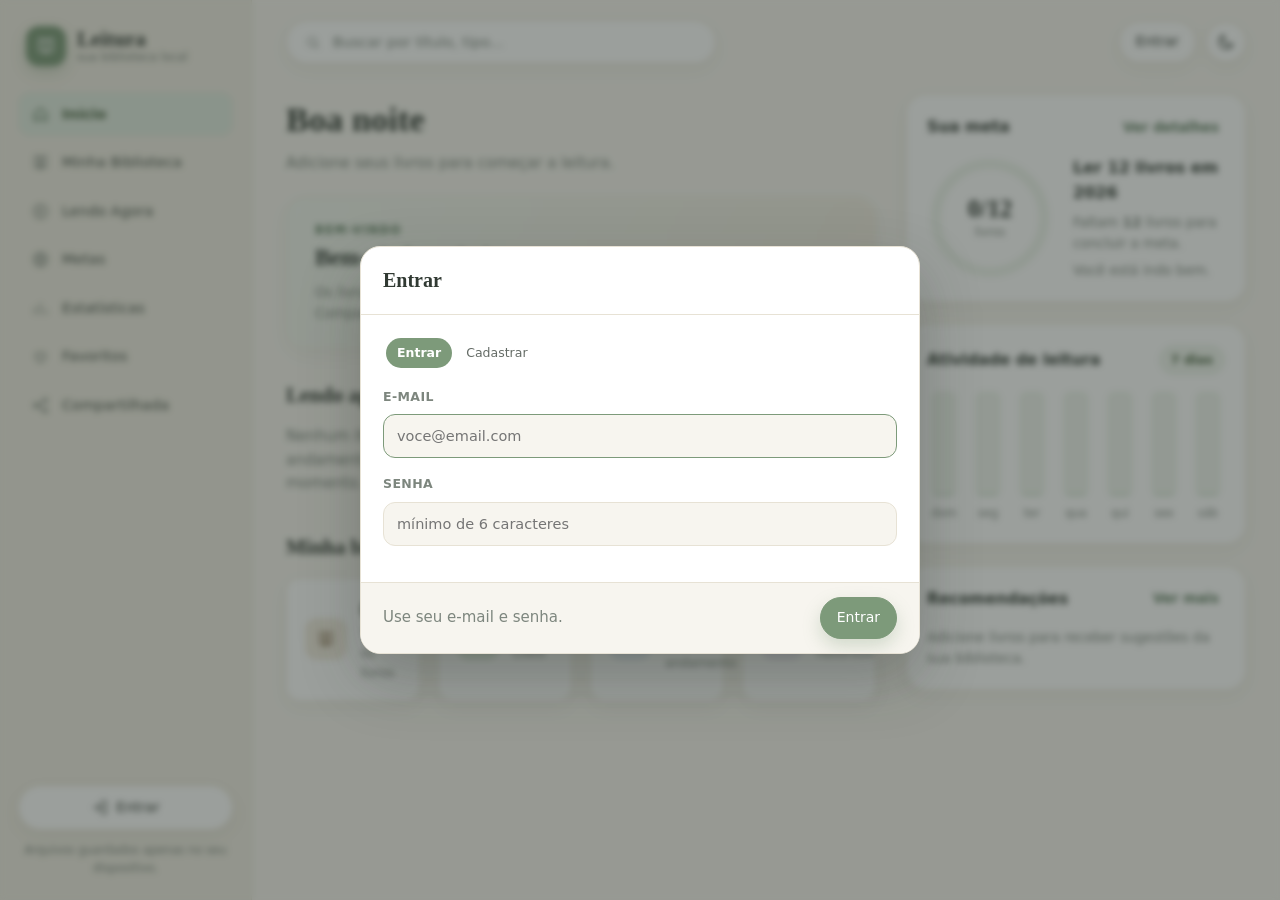
==== app.html @ 834c1981 "Corrige adicao de livros locais, mostra porcentagem do envio e usa capas reais na apresentacao" ====
<!DOCTYPE html>
<html lang="pt-BR">
<head>
<meta charset="UTF-8">
<meta name="viewport" content="width=device-width, initial-scale=1.0">
<title>Leitura — sua biblioteca</title>
<link rel="icon" href="data:image/svg+xml,%3Csvg xmlns='http://www.w3.org/2000/svg' viewBox='0 0 100 100'%3E%3Crect width='100' height='100' rx='24' fill='%237d9a7a'/%3E%3Cpath d='M28 32h18a6 6 0 016 6v32a6 6 0 00-6-6H28zM72 32H54a6 6 0 00-6 6v32a6 6 0 016-6h18z' fill='none' stroke='white' stroke-width='5' stroke-linejoin='round'/%3E%3C/svg%3E">
<link rel="manifest" href="manifest.json">
<link rel="apple-touch-icon" href="icon-192.png">
<meta name="theme-color" content="#7d9a7a">
<meta name="description" content="Biblioteca e leitor local: PDF, EPUB, mangás, artigos e audiolivros, tudo offline no seu dispositivo.">
<link rel="stylesheet" href="css/styles.css">
</head>
<body>

<!-- ================= SIDEBAR ================= -->
<aside class="sidebar">
  <div class="brand">
    <span class="brand-mark">
      <svg viewBox="0 0 24 24" fill="none" stroke="currentColor" stroke-width="1.7" stroke-linecap="round" stroke-linejoin="round">
        <path d="M12 6.5C10.5 5 8.5 4.5 5 4.5v13c3.5 0 5.5.5 7 2 1.5-1.5 3.5-2 7-2v-13c-3.5 0-5.5.5-7 2z"/><path d="M12 6.5v13"/>
      </svg>
    </span>
    <span class="brand-text">
      <strong>Leitura</strong>
      <small>sua biblioteca local</small>
    </span>
  </div>

  <nav class="nav" id="nav">
    <button class="nav-item active" data-view="home">
      <svg viewBox="0 0 24 24"><path d="M4 10.5 12 4l8 6.5V19a1 1 0 0 1-1 1h-4v-5h-6v5H5a1 1 0 0 1-1-1z"/></svg>
      <span>Início</span>
    </button>
    <button class="nav-item" data-view="biblioteca">
      <svg viewBox="0 0 24 24"><path d="M5 4h4a2 2 0 0 1 2 2v14a2 2 0 0 0-2-2H5zM19 4h-4a2 2 0 0 0-2 2v14a2 2 0 0 1 2-2h4z"/></svg>
      <span>Minha Biblioteca</span>
    </button>
    <button class="nav-item" data-view="adicionar">
      <svg viewBox="0 0 24 24"><path d="M12 6v12M6 12h12"/></svg>
      <span>Adicionar</span>
    </button>
    <button class="nav-item" data-view="lendo">
      <svg viewBox="0 0 24 24"><circle cx="12" cy="12" r="8.5"/><path d="M10.2 9.3v5.4l4.4-2.7z"/></svg>
      <span>Lendo Agora</span>
    </button>
    <button class="nav-item" data-view="metas">
      <svg viewBox="0 0 24 24"><circle cx="12" cy="12" r="8.5"/><circle cx="12" cy="12" r="4.5"/><circle cx="12" cy="12" r="1"/></svg>
      <span>Metas</span>
    </button>
    <button class="nav-item" data-view="stats">
      <svg viewBox="0 0 24 24"><path d="M5 19V11M12 19V6M19 19v-5"/></svg>
      <span>Estatísticas</span>
    </button>
    <button class="nav-item" data-view="favoritos">
      <svg viewBox="0 0 24 24"><path d="M12 19.5s-6.4-3.9-6.4-8.3A3.6 3.6 0 0 1 12 8.9a3.6 3.6 0 0 1 6.4 2.3c0 4.4-6.4 8.3-6.4 8.3z"/></svg>
      <span>Favoritos</span>
    </button>
    <button class="nav-item" data-view="compartilhada">
      <svg viewBox="0 0 24 24"><circle cx="18" cy="5.5" r="2.5"/><circle cx="6" cy="12" r="2.5"/><circle cx="18" cy="18.5" r="2.5"/><path d="m8.3 10.8 7.4-4.1M8.3 13.2l7.4 4.1"/></svg>
      <span>Compartilhada</span>
    </button>
  </nav>

  <div class="sidebar-foot">
    <button class="btn btn-primary btn-block" id="btnAddSide">
      <svg viewBox="0 0 24 24" class="i"><path d="M12 6v12M6 12h12"/></svg>
      Adicionar livros
    </button>
    <button class="btn btn-block" id="btnEntrar">
      <svg viewBox="0 0 24 24" class="i"><path d="M15 3h4a2 2 0 0 1 2 2v14a2 2 0 0 1-2 2h-4"/><path d="m10 17 5-5-5-5M15 12H3"/></svg>
      Entrar
    </button>
    <div class="auth-user" id="authUser" hidden>
      <span class="user-ava" id="userAva"></span>
      <span class="user-meta">
        <strong id="userName"></strong>
        <small id="userRole"></small>
      </span>
    </div>
    <p class="sidebar-hint">Arquivos guardados apenas no seu dispositivo.</p>
  </div>
</aside>

<!-- ================= CONTEÚDO ================= -->
<div class="content">
  <header class="topbar">
    <div class="search">
      <svg viewBox="0 0 24 24"><circle cx="11" cy="11" r="6.5"/><path d="m16 16 4 4"/></svg>
      <input type="search" id="search" placeholder="Buscar por título, tipo..." autocomplete="off">
    </div>
    <div class="topbar-actions">
      <button class="btn" id="btnAdd">
        <svg viewBox="0 0 24 24" class="i"><path d="M12 6v12M6 12h12"/></svg>
        <span>Adicionar</span>
      </button>
      <button class="btn" id="btnAuthTop">Entrar</button>
      <button class="btn btn-circle" id="btnModeTop" title="Modo de leitura">
        <svg viewBox="0 0 24 24"><path d="M20 14.5A8 8 0 0 1 9.5 4a8.2 8.2 0 1 0 10.5 10.5z"/></svg>
      </button>
    </div>
  </header>

  <main class="views" id="views">

    <!-- ---------- INÍCIO ---------- -->
    <section class="view" data-view="home">
      <div class="home-grid">
        <div class="home-main">
          <header class="greeting">
            <h1 id="greeting">Olá</h1>
            <p id="greetingSub">Que tal continuar de onde parou?</p>
          </header>

          <div id="hero"></div>

          <div class="section-head">
            <h2>Lendo agora</h2>
            <button class="link" data-view="lendo">Ver todos</button>
          </div>
          <div class="row-cards" id="lendoRow"></div>

          <div class="section-head">
            <h2>Minha biblioteca</h2>
            <button class="link" data-view="biblioteca">Ver todos</button>
          </div>
          <div class="stat-grid" id="statGrid"></div>
        </div>

        <aside class="home-side">
          <section class="panel">
            <div class="panel-head">
              <h3>Sua meta</h3>
              <button class="link" data-view="metas">Ver detalhes</button>
            </div>
            <div class="goal" id="goalBox"></div>
          </section>

          <section class="panel">
            <div class="panel-head">
              <h3>Atividade de leitura</h3>
              <span class="chip-static" id="actRange">7 dias</span>
            </div>
            <div class="chart" id="actChart"></div>
          </section>

          <section class="panel">
            <div class="panel-head">
              <h3>Recomendações</h3>
              <button class="link" data-view="biblioteca">Ver mais</button>
            </div>
            <div class="reco-list" id="recoList"></div>
          </section>
        </aside>
      </div>
    </section>

    <!-- ---------- ADICIONAR ---------- -->
    <section class="view" data-view="adicionar">
      <header class="page-head">
        <div>
          <h1>Adicionar títulos</h1>
          <p class="muted">Novos arquivos vão direto para a sua biblioteca local</p>
        </div>
        <div class="page-head-actions">
          <button class="btn btn-primary" id="btnPick">Escolher arquivos</button>
        </div>
      </header>

      <div class="add-grid">
        <div class="dropzone dropzone-lg" id="dropzone">
          <div class="dropzone-inner">
            <span class="dropzone-icon">
              <svg viewBox="0 0 24 24"><path d="M12 5v10M8.5 11.5 12 15l3.5-3.5"/><path d="M5 18h14"/></svg>
            </span>
            <p><strong>Arraste seus arquivos aqui</strong></p>
            <p class="muted">Solte quantos quiser — eles entram juntos na biblioteca</p>
            <button class="btn btn-primary" id="btnPickInner">Selecionar arquivos</button>
            <p class="muted dropzone-or">ou arraste e solte em qualquer lugar da tela</p>
          </div>
        </div>

        <div class="add-side">
          <section class="panel">
            <div class="panel-head"><h3>Formatos aceitos</h3></div>
            <ul class="format-list">
              <li><span class="fmt">PDF</span> Livros e documentos</li>
              <li><span class="fmt">EPUB</span> E-books com capítulos</li>
              <li><span class="fmt">IMG</span> Mangás e HQs (png, jpg, webp)</li>
              <li><span class="fmt">ZIP</span> Pacotes de páginas ou áudios</li>
              <li><span class="fmt">TXT</span> Artigos e textos (txt, md, html)</li>
              <li><span class="fmt">ÁUDIO</span> Audiolivros (mp3, m4a, ogg)</li>
            </ul>
          </section>

          <section class="panel">
            <div class="panel-head"><h3>Como funciona</h3></div>
            <ul class="tips-list">
              <li>Os arquivos ficam só no seu dispositivo — nada é enviado para a internet.</li>
              <li>Para álbuns de imagens ou áudios, mande todos os arquivos de uma vez.</li>
              <li>Use <strong>Exportar</strong> na Biblioteca para guardar uma cópia de tudo em um arquivo.</li>
            </ul>
            <p class="muted" id="addCount">0 títulos na biblioteca</p>
          </section>
        </div>
      </div>
    </section>

    <!-- ---------- BIBLIOTECA ---------- -->
    <section class="view" data-view="biblioteca">
      <header class="page-head">
        <div>
          <h1>Minha Biblioteca</h1>
          <p class="muted" id="libCount">0 itens</p>
        </div>
        <div class="page-head-actions">
          <select id="sort" class="select">
            <option value="recent">Mais recentes</option>
            <option value="name">Nome (A-Z)</option>
            <option value="progress">Continuar lendo</option>
            <option value="rating">Nota (maior)</option>
          </select>
          <button class="btn" id="btnExport" title="Salvar cópia da biblioteca em um arquivo">
            <svg viewBox="0 0 24 24" class="i"><path d="M12 15V5M8.5 8.5 12 5l3.5 3.5"/><path d="M5 15v3a1 1 0 0 0 1 1h12a1 1 0 0 0 1-1v-3"/></svg>
            <span>Exportar</span>
          </button>
          <button class="btn" id="btnImport" title="Restaurar biblioteca de um arquivo exportado">
            <svg viewBox="0 0 24 24" class="i"><path d="M12 5v10M8.5 11.5 12 15l3.5-3.5"/><path d="M5 19h14"/></svg>
            <span>Importar</span>
          </button>
          <button class="btn btn-primary" id="btnAddLib" data-view="adicionar">+ Adicionar</button>
        </div>
      </header>

      <nav class="chips" id="filters">
        <button class="chip active" data-filter="all">Todos</button>
        <button class="chip" data-filter="pdf">Livros PDF</button>
        <button class="chip" data-filter="comic">Mangás &amp; HQs</button>
        <button class="chip" data-filter="epub">EPUB</button>
        <button class="chip" data-filter="audio">Audiobooks</button>
        <button class="chip" data-filter="text">Artigos</button>
      </nav>

      <div class="shelf-row">
        <nav class="chips chips-shelf" id="shelfChips"></nav>
        <select id="tagSel" class="select select-sm" hidden></select>
      </div>

      <div class="grid" id="grid"></div>
      <div class="empty" id="empty">
        <p>Sua biblioteca está vazia.</p>
        <p class="muted">Arraste arquivos para a área acima ou clique em “Adicionar”.</p>
      </div>
    </section>

    <!-- ---------- LENDO AGORA ---------- -->
    <section class="view" data-view="lendo">
      <header class="page-head">
        <div>
          <h1>Lendo Agora</h1>
          <p class="muted">Livros e capítulos em andamento</p>
        </div>
      </header>
      <div class="grid" id="lendoGrid"></div>
      <div class="empty" id="lendoEmpty">
        <p>Nada em andamento ainda.</p>
        <p class="muted">Abra um livro da biblioteca para começar.</p>
        <button class="btn btn-primary" data-view="biblioteca">Ir para a biblioteca</button>
      </div>
    </section>

    <!-- ---------- METAS ---------- -->
    <section class="view" data-view="metas">
      <header class="page-head">
        <div>
          <h1>Metas</h1>
          <p class="muted">Acompanhe o quanto você já leu este ano</p>
        </div>
      </header>

      <div class="metas-grid">
        <section class="panel panel-lg">
          <h3>Meta de leitura <span id="metaYear"></span></h3>
          <div class="goal goal-lg" id="goalBig"></div>
          <div class="goal-form">
            <label for="metaInput">Livros por ano</label>
            <div class="goal-form-row">
              <input type="number" id="metaInput" min="1" max="500" step="1">
              <button class="btn btn-primary" id="metaSave">Salvar meta</button>
            </div>
          </div>
        </section>

        <section class="panel panel-lg">
          <div class="panel-head">
            <h3>Concluídos</h3>
            <span class="chip-static" id="doneCount">0</span>
          </div>
          <div class="list" id="doneList"></div>
        </section>
      </div>
    </section>

    <!-- ---------- ESTATÍSTICAS ---------- -->
    <section class="view" data-view="stats">
      <header class="page-head">
        <div>
          <h1>Estatísticas</h1>
          <p class="muted">Um panorama dos seus hábitos de leitura</p>
        </div>
      </header>

      <div class="kpi-grid" id="kpiGrid"></div>

      <div class="stats-grid">
        <section class="panel panel-lg">
          <div class="panel-head">
            <h3>Tempo de leitura nos últimos 7 dias</h3>
            <span class="chip-static" id="weekTotal">0h</span>
          </div>
          <div class="chart chart-tall" id="weekChart"></div>
        </section>

        <section class="panel panel-lg">
          <div class="panel-head"><h3>Resumo</h3></div>
          <div class="list" id="summaryList"></div>
        </section>
      </div>
    </section>

    <!-- ---------- FAVORITOS ---------- -->
    <section class="view" data-view="favoritos">
      <header class="page-head">
        <div>
          <h1>Favoritos</h1>
          <p class="muted">Os títulos que você marcou com coração</p>
        </div>
      </header>
      <div class="grid" id="favGrid"></div>
      <div class="empty" id="favEmpty">
        <p>Nenhum favorito ainda.</p>
        <p class="muted">Toque no coração de um livro para guardá-lo aqui.</p>
      </div>
    </section>

    <!-- ---------- COMPARTILHADA ---------- -->
    <section class="view" data-view="compartilhada">
      <header class="page-head">
        <div>
          <h1>Biblioteca Compartilhada</h1>
          <p class="muted" id="sharedCount">Carregando livros...</p>
        </div>
        <div class="page-head-actions">
          <button class="btn" id="btnSharedRefresh" title="Atualizar lista">
            <svg viewBox="0 0 24 24" class="i"><path d="M20 12a8 8 0 1 1-2.34-5.66"/><path d="M20 4v4.5h-4.5"/></svg>
            <span>Atualizar</span>
          </button>
          <button class="btn btn-primary" id="btnSharedUpload" hidden>Enviar livro</button>
        </div>
      </header>

      <div id="sharedList"></div>
      <div class="empty" id="sharedEmpty" hidden>
        <p>Nenhum livro compartilhado ainda.</p>
        <p class="muted">Clique em “Enviar livro” para que todos possam baixá-lo aqui.</p>
      </div>
      <input type="file" id="sharedFile" hidden>
    </section>
  </main>
</div>

<!-- ================= LEITOR ================= -->
<div id="readerView" data-mode="light" hidden>
  <div class="reader-progress"><span id="readerProgressFill"></span></div>
  <div class="reader-bar">
    <button class="btn btn-icon" id="btnBack" title="Voltar à biblioteca">
      <svg viewBox="0 0 24 24"><path d="M14.5 6 9 12l5.5 6"/></svg>
    </button>
    <div class="reader-title" id="readerTitle">—</div>
    <div class="reader-controls" id="readerControls"></div>
    <div class="reader-tools">
      <button class="btn btn-icon" id="btnFind" title="Buscar no livro (Ctrl+F)">
        <svg viewBox="0 0 24 24" fill="none" stroke="currentColor" stroke-width="1.8" stroke-linecap="round"><circle cx="11" cy="11" r="6.5"/><path d="m16 16 4 4"/></svg>
      </button>
      <button class="btn btn-icon" id="btnSpeak" title="Ler em voz alta" hidden>
        <svg viewBox="0 0 24 24" fill="none" stroke="currentColor" stroke-width="1.8" stroke-linecap="round" stroke-linejoin="round"><path d="M4 9.5h3l4.5-3.5v12L7 14.5H4z"/><path d="M15.5 9a4 4 0 0 1 0 6"/><path d="M17.8 6.6a7.5 7.5 0 0 1 0 10.8"/></svg>
      </button>
      <button class="btn btn-icon" id="btnType" title="Ajustar texto (fonte e coluna)" hidden>
        <span class="aa">Aa</span>
      </button>
      <button class="btn btn-icon" id="btnNotes" title="Anotar esta página (N)">
        <svg viewBox="0 0 24 24"><path d="M15.5 5.5 18.5 8.5 9 18H6v-3z"/><path d="M5 19h14"/></svg>
      </button>
      <button class="btn btn-icon" id="btnMode" title="Modo de leitura (claro, sépia, noite)">
        <svg viewBox="0 0 24 24"><path d="M20 14.5A8 8 0 0 1 9.5 4a8.2 8.2 0 1 0 10.5 10.5z"/></svg>
      </button>
    </div>
  </div>

  <!-- Busca no livro -->
  <div class="find-bar" id="findBar" hidden>
    <svg class="find-ic" viewBox="0 0 24 24" fill="none" stroke="currentColor" stroke-width="1.8" stroke-linecap="round"><circle cx="11" cy="11" r="6.5"/><path d="m16 16 4 4"/></svg>
    <input type="search" id="findInput" placeholder="Buscar no livro..." autocomplete="off" spellcheck="false">
    <span class="find-count" id="findCount">0/0</span>
    <button class="btn btn-icon" id="findPrev" title="Anterior (Enter)">
      <svg viewBox="0 0 24 24" fill="none" stroke="currentColor" stroke-width="1.8" stroke-linecap="round"><path d="M6 14.5 12 8.5l6 6"/></svg>
    </button>
    <button class="btn btn-icon" id="findNext" title="Próximo (Shift+Enter)">
      <svg viewBox="0 0 24 24" fill="none" stroke="currentColor" stroke-width="1.8" stroke-linecap="round"><path d="M6 9.5 12 15.5l6-6"/></svg>
    </button>
    <button class="btn btn-icon" id="findClose" title="Fechar (Esc)">
      <svg viewBox="0 0 24 24"><path d="m7 7 10 10M17 7 7 17"/></svg>
    </button>
  </div>

  <!-- Painel de anotações -->
  <aside class="notes-panel" id="notesPanel" hidden>
    <div class="notes-head">
      <div>
        <h4>Anotações</h4>
        <p class="muted" id="notesPos">—</p>
      </div>
      <div class="notes-head-actions">
        <button class="btn btn-sm" id="btnExportNotes" title="Exportar anotações e destaques em Markdown">.md</button>
        <button class="btn btn-icon" id="btnNotesClose" title="Fechar">
          <svg viewBox="0 0 24 24"><path d="m7 7 10 10M17 7 7 17"/></svg>
        </button>
      </div>
    </div>
    <textarea id="notesText" placeholder="Escreva sua anotação para esta página..." spellcheck="false"></textarea>
    <div class="notes-list-head" id="hlHead" hidden>Destaques</div>
    <div class="notes-list" id="hlList" hidden></div>
    <div class="notes-list-head">Todas as anotações</div>
    <div class="notes-list" id="notesList"></div>
  </aside>

  <!-- Ajustes de texto -->
  <div class="hl-pop" id="hlPop" hidden>
    <button class="hl-c" data-c="y" style="--c:#f6e3a4" title="Destaque amarelo"></button>
    <button class="hl-c" data-c="g" style="--c:#b9dfb4" title="Destaque verde"></button>
    <button class="hl-c" data-c="p" style="--c:#f4bcc7" title="Destaque rosa"></button>
    <button class="hl-c" data-c="b" style="--c:#b7d1f2" title="Destaque azul"></button>
    <button class="hl-rm" id="hlRemove" title="Remover destaque" hidden>
      <svg viewBox="0 0 24 24" fill="none" stroke="currentColor" stroke-width="2" stroke-linecap="round"><path d="M4 7h16M10 11v6M14 11v6M6 7l1 12a2 2 0 0 0 2 2h6a2 2 0 0 0 2-2l1-12M9 7V5a1 1 0 0 1 1-1h4a1 1 0 0 1 1 1v2"/></svg>
    </button>
  </div>

  <div class="type-pop" id="typePanel" hidden>
    <div class="type-row">
      <span class="type-label">Tamanho da fonte</span>
      <div class="type-ctrl">
        <button class="btn btn-icon btn-sm" id="fontMinus" title="Diminuir">A&#8722;</button>
        <span class="type-val" id="fontVal">19</span>
        <button class="btn btn-icon btn-sm" id="fontPlus" title="Aumentar">A+</button>
      </div>
    </div>
    <div class="type-row">
      <span class="type-label">Largura da coluna</span>
      <div class="seg" id="widthSeg">
        <button data-w="estreito">Estreito</button>
        <button data-w="normal">Normal</button>
        <button data-w="largo">Largo</button>
      </div>
    </div>
  <div class="type-row">
    <span class="type-label">Tipografia</span>
    <div class="seg" id="fontSeg">
      <button data-f="serif">Serifada</button>
      <button data-f="sans">Sem serifa</button>
    </div>
  </div>
  <div class="type-row type-row-voz">
    <span class="type-label">Voz</span>
    <div class="type-ctrl">
      <select id="voiceSel" class="select-sm" title="Voz usada na leitura em voz alta"></select>
    </div>
  </div>
  <div class="type-slider">
    <div class="slider-head">
      <span>Velocidade</span>
      <span class="slider-val" id="velVal">1x</span>
    </div>
    <input type="range" id="velRange" min="0.5" max="2" step="0.05" value="1"
      title="Rápido ou devagar">
  </div>
  <div class="type-slider">
    <div class="slider-head">
      <span>Tom</span>
      <span class="slider-val" id="pitchVal">normal</span>
    </div>
    <input type="range" id="pitchRange" min="0.5" max="1.5" step="0.05" value="1"
      title="Mais grave ou mais agudo">
  </div>
  <div class="type-slider">
    <div class="slider-head">
      <span>Volume</span>
      <span class="slider-val" id="volVal">100%</span>
    </div>
    <input type="range" id="volRange" min="0.1" max="1" step="0.05" value="1"
      title="Mais suave ou mais alto">
  </div>
  <div class="type-row">
    <span class="type-label">Modo soneca</span>
    <label class="switch" title="Voz suave, grave e abafada para dormir">
      <input type="checkbox" id="noiteVoice">
      <span class="switch-ui"></span>
    </label>
  </div>
</div>
  <div class="reader-body" id="readerBody"></div>
  <div class="reader-footer" id="readerFooter"></div>
</div>

<div class="modal-backdrop" id="itemModal" hidden>
  <div class="modal" role="dialog" aria-modal="true" aria-labelledby="mTitleLbl">
    <header class="modal-head">
      <h2 id="mTitleLbl">Editar título</h2>
      <button class="btn btn-icon" id="mClose" title="Fechar">&#10005;</button>
    </header>

    <div class="modal-body">
      <div class="cover-edit">
        <img id="mCover" alt="" class="cover-edit-img">
        <div class="cover-edit-actions">
          <label class="btn btn-sm" for="mCoverFile">Trocar capa</label>
          <input type="file" id="mCoverFile" accept="image/*" hidden>
          <button class="btn btn-sm" id="mCoverGen">Gerar capa</button>
        </div>
      </div>

      <label class="field">
        <span>Título</span>
        <input type="text" id="mTitle" autocomplete="off">
      </label>

      <label class="field">
        <span>Autor</span>
        <input type="text" id="mAuthor" placeholder="Desconhecido" autocomplete="off">
      </label>

      <div class="field">
        <span>Estante</span>
        <div class="seg" id="mShelf">
          <button data-shelf="para-ler">Para ler</button>
          <button data-shelf="lendo">Lendo</button>
          <button data-shelf="lidos">Lidos</button>
        </div>
      </div>

      <div class="field">
        <span>Coleções</span>
        <div class="chip-row" id="mCols"></div>
        <div class="field-row">
          <input type="text" id="mColNew" placeholder="Nova coleção" autocomplete="off">
          <button class="btn btn-sm" id="mColAdd">Criar</button>
        </div>
      </div>

      <div class="field">
        <span>Tags</span>
        <div class="chip-row" id="mTags"></div>
        <div class="field-row">
          <input type="text" id="mTagNew" placeholder="nova-tag" autocomplete="off">
          <button class="btn btn-sm" id="mTagAdd">Adicionar</button>
        </div>
      </div>

      <div class="field">
        <span>Nota</span>
        <div class="stars" id="mStars"></div>
      </div>
    </div>

    <footer class="modal-foot">
      <button class="btn btn-danger" id="mDelete">Remover</button>
      <div class="modal-foot-right">
        <button class="btn" id="mCancel">Cancelar</button>
        <button class="btn btn-primary" id="mSave">Salvar</button>
      </div>
    </footer>
  </div>
</div>

<!-- ================= LOGIN / CADASTRO ================= -->
<div class="modal-backdrop" id="authModal" hidden>
  <div class="modal" role="dialog" aria-modal="true" aria-labelledby="authTitle">
    <header class="modal-head">
      <h2 id="authTitle">Entrar</h2>
      <button class="btn btn-icon" id="authClose" title="Fechar">&#10005;</button>
    </header>

    <div class="modal-body">
      <div class="seg" id="authTabs">
        <button data-tab="entrar" class="active">Entrar</button>
        <button data-tab="cadastrar">Cadastrar</button>
      </div>

      <label class="field" id="fNome" hidden>
        <span>Seu nome</span>
        <input type="text" id="authNome" autocomplete="name">
      </label>

      <label class="field">
        <span>E-mail</span>
        <input type="email" id="authEmail" autocomplete="email" placeholder="voce@email.com">
      </label>

      <label class="field">
        <span>Senha</span>
        <input type="password" id="authSenha" autocomplete="current-password" placeholder="mínimo de 6 caracteres">
      </label>

      <label class="field" id="fCodigo" hidden>
        <span>Código de dono (opcional)</span>
        <input type="password" id="authCodigo" placeholder="Só quem vai enviar/excluir livros">
      </label>

      <div class="auth-erro" id="authErro" hidden></div>

      <div class="auth-google">
        <div id="googleBtn"></div>
        <p class="muted auth-google-alt" id="googleAlt" hidden>Google não configurado ainda.</p>
      </div>
    </div>

    <footer class="modal-foot">
      <span class="muted" id="authHint">Use seu e-mail e senha.</span>
      <div class="modal-foot-right">
        <button class="btn" id="authCancel">Cancelar</button>
        <button class="btn btn-primary" id="authSubmit">Entrar</button>
      </div>
    </footer>
  </div>
</div>

<!-- ================= ANOTAÇÕES DO LIVRO ================= -->
<div class="modal-backdrop" id="notesModal" hidden>
  <div class="modal" role="dialog" aria-modal="true" aria-labelledby="socTitle">
    <header class="modal-head">
      <h2 id="socTitle">Anotações</h2>
      <button class="btn btn-icon" id="socClose" title="Fechar">&#10005;</button>
    </header>

    <div class="modal-body">
      <div class="soc-list" id="socList"></div>
      <label class="field">
        <span>Sua anotação (só você vê)</span>
        <textarea id="socText" rows="3" maxlength="2000" placeholder="O que achou deste livro?"></textarea>
      </label>
    </div>

    <footer class="modal-foot">
      <span class="muted" id="socHint">Até 50 anotações por livro.</span>
      <div class="modal-foot-right">
        <button class="btn" id="socCancel">Fechar</button>
        <button class="btn btn-primary" id="socSave">Salvar</button>
      </div>
    </footer>
  </div>
</div>

<div class="drop-overlay" id="dropOverlay">
  <div class="drop-overlay-inner">
    <svg viewBox="0 0 24 24"><path d="M12 5v10M8.5 11.5 12 15l3.5-3.5"/><path d="M5 18h14"/></svg>
    <p>Solte para adicionar à sua biblioteca</p>
  </div>
</div>

<input type="file" id="fileInput" multiple hidden>
<input type="file" id="fileBackup" accept=".zip,application/zip" hidden>
<div class="upload-box" id="uploadBox" hidden>
  <div class="upload-box-top">
    <span class="upload-box-name" id="uploadName">Enviando…</span>
    <strong class="upload-box-pct" id="uploadPct">0%</strong>
  </div>
  <div class="upload-box-bar"><i id="uploadFill"></i></div>
</div>
<div class="toast" id="toast" hidden></div>

<script src="lib/pdf.min.js"></script>
<script src="lib/jszip.min.js"></script>
<script src="js/db.js"></script>
<script src="js/text.js"></script>
<script src="js/readers.js"></script>
<script src="js/app.js"></script>
<script>
  if ('serviceWorker' in navigator) {
    window.addEventListener('load', () => {
      navigator.serviceWorker.register('sw.js').catch(() => {});
    });
  }
</script>
</body>
</html>
---- css/styles.css ----
/* =========================================================
   Leitura — visual creme / verde sálvia
   ========================================================= */
:root {
  --bg: #f7f5ef;
  --surface: #ffffff;
  --surface-2: #f1eee4;
  --surface-3: #e9e5d8;
  --sidebar: #f0ede3;

  --sage: #7d9a7a;
  --sage-deep: #5f7d61;
  --sage-ink: #47613f;
  --sage-100: #e1ebe0;
  --sage-50: #f0f5ee;

  --beige: #f2ece0;
  --blue-soft: #e5ebf3;
  --lav-soft: #ebe7f2;
  --peach: #f6e9df;

  --text: #313a33;
  --text-soft: #4a544c;
  --muted: #7d867e;
  --border: #e7e2d5;
  --border-soft: #eeebe1;

  --shadow: 0 14px 34px rgba(78, 84, 66, .07);
  --shadow-sm: 0 6px 18px rgba(78, 84, 66, .06);
  --shadow-card: 0 10px 26px rgba(78, 84, 66, .10);

  --r: 20px;
  --r-sm: 14px;

  --font: "Segoe UI", system-ui, -apple-system, Roboto, "Helvetica Neue", Arial, sans-serif;
  --display: Georgia, "Iowan Old Style", "Times New Roman", serif;
}

/* ---------------- Modo noite (tema do app) ---------------- */
html[data-theme="dark"] {
  --bg: #1b1f1c;
  --surface: #232824;
  --surface-2: #2a302b;
  --surface-3: #313833;
  --sidebar: #191d1a;

  --sage-100: #2f3b30;
  --sage-50: #262e27;

  --beige: #2b3028;
  --blue-soft: #26303c;
  --lav-soft: #2c2a34;
  --peach: #342c27;

  --text: #e7ebe5;
  --text-soft: #c7cec6;
  --muted: #99a29a;
  --border: #353c36;
  --border-soft: #2d332e;

  --shadow: 0 14px 34px rgba(0, 0, 0, .38);
  --shadow-sm: 0 6px 18px rgba(0, 0, 0, .32);
  --shadow-card: 0 10px 26px rgba(0, 0, 0, .42);
}
html[data-theme="dark"] .btn-danger { background: #3a2b2a; border-color: #5a3f3d; color: #e0a8a3; }
html[data-theme="dark"] .btn-danger:hover { background: #453130; color: #eebbb6; }
html[data-theme="dark"] .card-fav, html[data-theme="dark"] .card-edit { background: rgba(30, 34, 31, .88); }
html[data-theme="dark"] .cover-edit-img, html[data-theme="dark"] .field input[type="text"] { background: var(--surface-2); }
html[data-theme="dark"] .cover-edit-actions .btn label { color: inherit; }
html[data-theme="dark"] .modal-foot { background: var(--surface-2); }

* { box-sizing: border-box; }

/* O atributo hidden sempre vence (regras author de display quebravam o modal) */
[hidden] { display: none !important; }

html, body {
  margin: 0;
  min-height: 100%;
  background: var(--bg);
  color: var(--text);
  font-family: var(--font);
  font-size: 15px;
  line-height: 1.55;
  -webkit-font-smoothing: antialiased;
}

body { display: flex; min-height: 100vh; }

h1, h2, h3, h4 { margin: 0; font-weight: 600; color: var(--text); }
p { margin: 0; }
button { font: inherit; color: inherit; cursor: pointer; border: none; background: none; }
input, select { font: inherit; color: inherit; }
.muted { color: var(--muted); }

svg { width: 20px; height: 20px; fill: none; stroke: currentColor; stroke-width: 1.7; stroke-linecap: round; stroke-linejoin: round; }
svg.i { width: 17px; height: 17px; }

/* ---------------- Sidebar ---------------- */
.sidebar {
  width: 252px;
  flex: 0 0 252px;
  background: var(--sidebar);
  border-right: 1px solid var(--border);
  padding: 26px 18px 22px;
  display: flex;
  flex-direction: column;
  gap: 26px;
  position: sticky;
  top: 0;
  height: 100vh;
}

.brand { display: flex; align-items: center; gap: 11px; padding: 0 8px; }
.brand-mark {
  width: 40px; height: 40px; flex: 0 0 40px;
  display: grid; place-items: center;
  background: var(--sage);
  color: #fff;
  border-radius: 13px;
  box-shadow: 0 6px 14px rgba(125, 154, 122, .35);
}
.brand-mark svg { width: 22px; height: 22px; }
.brand-text { display: flex; flex-direction: column; line-height: 1.15; }
.brand-text strong { font-family: var(--display); font-size: 21px; letter-spacing: .2px; font-weight: 600; }
.brand-text small { color: var(--muted); font-size: 11.5px; }

.nav { display: flex; flex-direction: column; gap: 4px; }
.nav-item {
  display: flex; align-items: center; gap: 12px;
  padding: 11px 13px;
  border-radius: 12px;
  color: var(--text-soft);
  font-size: 14.5px;
  transition: .16s;
  text-align: left;
}
.nav-item svg { width: 19px; height: 19px; color: var(--muted); transition: .16s; }
.nav-item:hover { background: rgba(255, 255, 255, .75); color: var(--text); }
.nav-item.active { background: var(--sage-100); color: var(--sage-ink); font-weight: 600; }
.nav-item.active svg { color: var(--sage-deep); }

.sidebar-foot { margin-top: auto; display: flex; flex-direction: column; gap: 12px; }
.sidebar-hint { font-size: 11.5px; color: var(--muted); text-align: center; padding: 0 6px; }

/* ---------------- Topbar ---------------- */
.content { flex: 1; min-width: 0; display: flex; flex-direction: column; }

.topbar {
  display: flex; align-items: center; gap: 16px;
  padding: 20px 34px 0;
}

.search {
  display: flex; align-items: center; gap: 10px;
  background: var(--surface);
  border: 1px solid var(--border);
  border-radius: 999px;
  padding: 9px 18px;
  width: min(430px, 100%);
  box-shadow: var(--shadow-sm);
}
.search svg { width: 17px; height: 17px; color: var(--muted); }
.search input { border: none; outline: none; background: none; width: 100%; font-size: 14.5px; }
.search input::placeholder { color: var(--muted); }

.topbar-actions { margin-left: auto; display: flex; gap: 10px; align-items: center; }

/* ---------------- Botões ---------------- */
.btn {
  display: inline-flex; align-items: center; justify-content: center; gap: 8px;
  background: var(--surface);
  border: 1px solid var(--border);
  padding: 9px 16px;
  border-radius: 999px;
  font-size: 14px;
  box-shadow: var(--shadow-sm);
  transition: .16s;
}
.btn:hover { border-color: var(--sage); color: var(--sage-ink); }
.btn-primary {
  background: var(--sage); border-color: var(--sage); color: #fff;
  box-shadow: 0 8px 18px rgba(125, 154, 122, .30);
}
.btn-primary:hover { background: var(--sage-deep); border-color: var(--sage-deep); color: #fff; }
.btn-block { width: 100%; padding: 11px 16px; }
.btn-circle { width: 40px; height: 40px; padding: 0; border-radius: 50%; }
.btn-icon { width: 36px; height: 36px; padding: 0; border-radius: 11px; box-shadow: none; }
.btn-sm { padding: 7px 13px; font-size: 13.5px; border-radius: 999px; }

.link {
  color: var(--sage-deep); font-size: 13.5px; font-weight: 600;
  display: inline-flex; align-items: center; gap: 4px;
}
.link:hover { color: var(--sage-ink); text-decoration: underline; }

.select {
  background: var(--surface);
  border: 1px solid var(--border);
  border-radius: 999px;
  padding: 9px 14px;
  font-size: 14px;
  box-shadow: var(--shadow-sm);
  outline: none;
}

.chip-static {
  background: var(--sage-50); color: var(--sage-ink);
  border: 1px solid var(--sage-100);
  font-size: 12.5px; font-weight: 600;
  padding: 4px 11px; border-radius: 999px;
}

/* ---------------- Views ---------------- */
.views { padding: 8px 34px 48px; }
.view { display: none; animation: fade .25s ease; }
.view.active { display: block; }
@keyframes fade { from { opacity: 0; transform: translateY(6px); } to { opacity: 1; transform: none; } }

.page-head {
  display: flex; align-items: flex-end; justify-content: space-between;
  gap: 18px; flex-wrap: wrap;
  margin: 22px 0 22px;
}
.page-head h1 { font-family: var(--display); font-size: 30px; font-weight: 600; letter-spacing: .2px; }
.page-head-actions { display: flex; gap: 10px; flex-wrap: wrap; }

.section-head {
  display: flex; align-items: center; justify-content: space-between;
  margin: 30px 0 14px;
}
.section-head h2 { font-family: var(--display); font-size: 21px; font-weight: 600; }

/* ---------------- Home ---------------- */
.home-grid {
  display: grid;
  grid-template-columns: minmax(0, 1fr) 340px;
  gap: 30px;
  align-items: start;
}

.greeting { margin: 22px 0 22px; }
.greeting h1 { font-family: var(--display); font-size: 34px; font-weight: 600; letter-spacing: .2px; }
.greeting p { color: var(--muted); margin-top: 5px; font-size: 15px; }

/* Hero — continuar lendo */
.hero {
  display: flex; align-items: center; gap: 26px;
  background: linear-gradient(120deg, var(--sage-50), var(--beige));
  border: 1px solid var(--border-soft);
  border-radius: var(--r);
  padding: 24px 28px;
  box-shadow: var(--shadow-sm);
}
.hero-cover {
  width: 128px; flex: 0 0 128px; aspect-ratio: 2/3;
  border-radius: 5px 11px 11px 5px;
  overflow: hidden;
  background: var(--surface);
  position: relative;
  box-shadow:
    -6px 0 12px -8px rgba(60, 66, 52, .35) inset,
    0 22px 38px -18px rgba(60, 66, 52, .5),
    0 6px 14px -8px rgba(60, 66, 52, .28);
  display: grid; place-items: center;
}
.hero-cover::before {
  content: "";
  position: absolute; z-index: 2; left: 0; top: 0; bottom: 0;
  width: 9px;
  background: linear-gradient(90deg, rgba(60, 66, 52, .26), rgba(60, 66, 52, .07) 60%, rgba(255, 255, 255, .35));
  pointer-events: none;
}
.hero-cover img { width: 100%; height: 100%; object-fit: cover; display: block; }
.hero-body { flex: 1; min-width: 0; }
.hero-label {
  display: block;
  font-size: 11.5px; letter-spacing: 1.4px; text-transform: uppercase;
  color: var(--sage-deep); font-weight: 700;
}
.hero-title { font-family: var(--display); font-size: 25px; margin: 7px 0 3px; font-weight: 600; }
.hero-meta { color: var(--muted); font-size: 13.5px; }
.hero-progress { display: flex; align-items: center; gap: 14px; margin-top: 16px; }
.hero-progress .bar { flex: 1; }
.hero-progress .pct { font-size: 13px; color: var(--sage-ink); font-weight: 600; min-width: 40px; text-align: right; }
.hero-actions { margin-top: 18px; display: flex; gap: 10px; }

.hero-empty { justify-content: space-between; }
.hero-empty .hero-body h2 { font-family: var(--display); font-size: 23px; margin-bottom: 6px; }

.bar {
  height: 7px; border-radius: 999px;
  background: rgba(125, 154, 122, .20);
  overflow: hidden;
}
.bar i { display: block; height: 100%; background: var(--sage); border-radius: 999px; transition: width .4s ease; }

/* Linha "lendo agora" */
.row-cards {
  display: grid;
  grid-auto-flow: column;
  grid-auto-columns: 172px;
  gap: 20px;
  overflow-x: auto;
  padding-bottom: 6px;
  scrollbar-width: thin;
}
.row-cards > .muted { grid-column: auto; }
.row-cards .card { width: 168px; }

/* Estatísticas da biblioteca (4 cartões) */
.stat-grid { display: grid; grid-template-columns: repeat(4, minmax(0, 1fr)); gap: 18px; }
.stat-card {
  display: flex; align-items: center; gap: 14px;
  background: var(--surface);
  border: 1px solid var(--border-soft);
  border-radius: var(--r-sm);
  padding: 18px;
  box-shadow: var(--shadow-sm);
  text-align: left;
  transition: .16s;
}
.stat-card:hover { transform: translateY(-3px); box-shadow: var(--shadow); }
.stat-card .ic {
  width: 42px; height: 42px; flex: 0 0 42px;
  display: grid; place-items: center; border-radius: 12px;
}
.stat-card .ic svg { width: 20px; height: 20px; }
.stat-card .val { display: block; font-size: 23px; font-weight: 650; line-height: 1.1; font-family: var(--display); }
.stat-card .lbl { display: block; font-size: 12.5px; color: var(--muted); margin-top: 2px; }
.ic-beige { background: var(--beige); color: #8a7355; }
.ic-sage  { background: var(--sage-100); color: var(--sage-deep); }
.ic-blue  { background: var(--blue-soft); color: #5c7291; }
.ic-lav   { background: var(--lav-soft); color: #7b6d9c; }

/* Painéis laterais */
.home-side { display: flex; flex-direction: column; gap: 22px; margin-top: 22px; }
.panel {
  background: var(--surface);
  border: 1px solid var(--border-soft);
  border-radius: var(--r);
  padding: 20px;
  box-shadow: var(--shadow-sm);
}
.panel-lg { padding: 24px; margin-bottom: 22px; }
.panel h3 { font-size: 15.5px; font-weight: 650; }
.panel-head { display: flex; align-items: center; justify-content: space-between; gap: 10px; margin-bottom: 16px; }

/* Meta (anel) */
.goal { display: flex; align-items: center; gap: 20px; }
.ring { position: relative; width: 126px; height: 126px; flex: 0 0 126px; }
.ring svg.ring-svg { width: 126px; height: 126px; transform: rotate(-90deg); }
.ring .track { stroke: var(--sage-50); }
.ring .prog { stroke: var(--sage); stroke-linecap: round; transition: stroke-dashoffset .6s ease; }
.ring-center {
  position: absolute; inset: 0;
  display: flex; flex-direction: column; align-items: center; justify-content: center;
}
.ring-center .big { font-family: var(--display); font-size: 25px; font-weight: 600; line-height: 1; }
.ring-center .small { font-size: 11.5px; color: var(--muted); margin-top: 3px; }
.goal-text .gt-title { font-size: 16px; font-weight: 650; }
.goal-text p { font-size: 13.5px; color: var(--muted); margin-top: 6px; }
.goal-lg { justify-content: center; gap: 34px; padding: 12px 0 4px; }
.goal-lg .ring, .goal-lg .ring svg.ring-svg { width: 164px; height: 164px; flex-basis: 164px; }
.goal-lg .ring-center .big { font-size: 33px; }

.goal-form { margin-top: 22px; border-top: 1px dashed var(--border); padding-top: 18px; }
.goal-form label { font-size: 13px; color: var(--muted); display: block; margin-bottom: 8px; }
.goal-form-row { display: flex; gap: 10px; }
.goal-form input {
  width: 110px; padding: 9px 14px;
  border: 1px solid var(--border); border-radius: 12px;
  background: var(--surface-2); outline: none;
}
.goal-form input:focus { border-color: var(--sage); }

/* Gráfico de barras */
.chart {
  display: flex; align-items: flex-end; gap: 10px;
  height: 132px;
}
.chart-tall { height: 200px; }
.chart .col { flex: 1; display: flex; flex-direction: column; align-items: center; gap: 8px; height: 100%; justify-content: flex-end; }
.chart .col .track {
  width: 100%; max-width: 26px; height: 100%;
  background: var(--sage-50);
  border-radius: 8px;
  display: flex; align-items: flex-end; overflow: hidden;
}
.chart .col .fill { width: 100%; background: var(--sage); border-radius: 8px; min-height: 3px; transition: height .5s ease; }
.chart .col .fill.zero { background: var(--sage-100); }
.chart .col .lbl { font-size: 11.5px; color: var(--muted); }

/* Recomendações */
.reco-list, .list { display: flex; flex-direction: column; gap: 6px; }
.reco-item {
  display: flex; align-items: center; gap: 13px;
  padding: 9px; border-radius: 14px;
  text-align: left; transition: .15s; width: 100%;
}
.reco-item:hover { background: var(--sage-50); }
.reco-thumb {
  width: 42px; height: 56px; flex: 0 0 42px;
  border-radius: 3px 7px 7px 3px; overflow: hidden;
  background: var(--surface-2);
  position: relative;
  box-shadow: 0 6px 12px -6px rgba(60, 66, 52, .45), -3px 0 6px -5px rgba(60, 66, 52, .5) inset;
  display: grid; place-items: center;
}
.reco-thumb img { width: 100%; height: 100%; object-fit: cover; }
.reco-body { min-width: 0; flex: 1; }
.reco-body .t {
  display: block;
  font-size: 14px; font-weight: 600;
  white-space: nowrap; overflow: hidden; text-overflow: ellipsis;
}
.reco-body .s { display: block; font-size: 12.5px; color: var(--muted); }

.list-item {
  display: flex; align-items: center; gap: 14px;
  padding: 11px 12px; border-radius: 14px;
  background: var(--surface-2);
  margin-bottom: 8px;
}
.list-item .lico {
  width: 34px; height: 34px; flex: 0 0 34px; border-radius: 10px;
  display: grid; place-items: center; background: var(--sage-100); color: var(--sage-deep);
}
.list-item .lico svg { width: 17px; height: 17px; }
.list-item .li-body { flex: 1; min-width: 0; }
.list-item .li-title { display: block; font-size: 14px; font-weight: 600; white-space: nowrap; overflow: hidden; text-overflow: ellipsis; }
.list-item .li-sub { display: block; font-size: 12.5px; color: var(--muted); }
.list-item .li-val { font-family: var(--display); font-size: 17px; color: var(--sage-ink); }

/* ---------------- Cards de livros ---------------- */
.grid {
  display: grid;
  grid-template-columns: repeat(auto-fill, minmax(158px, 1fr));
  gap: 26px 22px;
}

.card { position: relative; text-align: left; }
.card-cover {
  position: relative;
  aspect-ratio: 2 / 3;
  border-radius: 6px 12px 12px 6px;
  overflow: hidden;
  background: var(--surface-2);
  border: 1px solid var(--border-soft);
  box-shadow:
    0 1px 0 rgba(255, 255, 255, .6) inset,
    -6px 0 12px -8px rgba(60, 66, 52, .35) inset,
    0 16px 30px -14px rgba(60, 66, 52, .38),
    0 4px 10px -6px rgba(60, 66, 52, .25);
  display: grid; place-items: center;
  transition: .2s;
}
.card-cover::before {
  content: "";
  position: absolute; z-index: 2; left: 0; top: 0; bottom: 0;
  width: 9px;
  background: linear-gradient(90deg, rgba(60, 66, 52, .26), rgba(60, 66, 52, .07) 60%, rgba(255, 255, 255, .35));
  pointer-events: none;
}
.card:hover .card-cover { transform: translateY(-6px) rotate(-.4deg); box-shadow: 0 26px 42px -16px rgba(60, 66, 52, .45), 0 6px 14px -8px rgba(60, 66, 52, .3); }
.card-cover img.cover { width: 100%; height: 100%; object-fit: cover; display: block; position: relative; z-index: 1; }

.card-ph {
  display: flex; flex-direction: column; align-items: center; gap: 6px;
  color: var(--muted); text-align: center; padding: 12px;
}
.card-ph .ph-title { font-family: var(--display); font-size: 30px; color: var(--sage-deep); font-weight: 600; }
.card-ph .ph-sub { font-size: 10.5px; letter-spacing: 1px; text-transform: uppercase; }

.card-badge {
  position: absolute; z-index: 2; top: 9px; left: 9px;
  background: rgba(35, 42, 36, .78); color: #fff;
  font-size: 9.5px; letter-spacing: .7px; text-transform: uppercase; font-weight: 700;
  padding: 4px 8px; border-radius: 7px;
  backdrop-filter: blur(3px);
}
.card-fav {
  position: absolute; z-index: 3; top: 7px; right: 7px;
  width: 30px; height: 30px; border-radius: 50%;
  display: grid; place-items: center;
  background: rgba(255, 255, 255, .86);
  color: var(--muted);
  box-shadow: var(--shadow-sm);
  opacity: 0; transition: .16s;
}
.card:hover .card-fav, .card-fav.on { opacity: 1; }
.card-fav svg { width: 16px; height: 16px; }
.card-fav.on { color: #c8736f; }
.card-fav.on svg { fill: currentColor; stroke: currentColor; }

.card-bar {
  position: absolute; z-index: 2; left: 0; right: 0; bottom: 0;
  height: 5px; background: rgba(49, 58, 51, .28);
}
.card-bar i { display: block; height: 100%; background: var(--sage); }

.card-title {
  font-size: 14px; font-weight: 600; margin-top: 12px;
  line-height: 1.35;
  display: -webkit-box; -webkit-line-clamp: 2; -webkit-box-orient: vertical;
  overflow: hidden;
}
.card-foot { display: flex; align-items: center; justify-content: space-between; gap: 8px; margin-top: 3px; }
.card-sub { font-size: 12.5px; color: var(--muted); }
.card-remove {
  font-size: 12px; color: var(--muted);
  opacity: 0; transition: .15s; padding: 2px 4px; border-radius: 6px;
}
.card:hover .card-remove { opacity: 1; }
.card-remove:hover { color: #b4655f; background: #f7e7e5; }

/* Cards horizontais (lendo agora) */
.row-cards .card-title { font-size: 13.5px; }

/* ---------------- Dropzone / DnD ---------------- */
.dropzone {
  border: 1.5px dashed var(--border);
  background: var(--surface);
  border-radius: var(--r);
  padding: 30px 24px;
  text-align: center;
  transition: .18s;
  box-shadow: var(--shadow-sm);
  margin-bottom: 22px;
}
.dropzone.drag { border-color: var(--sage); background: var(--sage-50); }
.dropzone-inner { display: flex; flex-direction: column; align-items: center; gap: 6px; }
.dropzone-icon {
  width: 52px; height: 52px; border-radius: 16px;
  display: grid; place-items: center;
  background: var(--sage-100); color: var(--sage-deep);
  margin-bottom: 6px;
}
.dropzone-icon svg { width: 24px; height: 24px; }
.dropzone .btn { margin-top: 8px; }

/* ---------------- View Adicionar ---------------- */
.add-grid {
  display: grid;
  grid-template-columns: minmax(0, 1fr) 320px;
  gap: 22px;
  align-items: start;
}
.dropzone-lg {
  min-height: 340px;
  margin-bottom: 0;
  display: grid;
  place-items: center;
  cursor: pointer;
}
.dropzone-lg .dropzone-inner { gap: 8px; }
.dropzone-lg .dropzone-icon { width: 64px; height: 64px; border-radius: 20px; }
.dropzone-lg .dropzone-icon svg { width: 30px; height: 30px; }
.dropzone-lg p strong { font-family: var(--display); font-size: 21px; font-weight: 600; }
.dropzone-or { font-size: 13px; margin-top: 4px; }
.add-side { display: flex; flex-direction: column; gap: 18px; }
.format-list, .tips-list {
  list-style: none;
  display: flex;
  flex-direction: column;
  gap: 12px;
  font-size: 14px;
  color: var(--muted);
}
.format-list li { display: flex; align-items: center; gap: 10px; }
.fmt {
  flex: 0 0 auto;
  min-width: 52px;
  text-align: center;
  font-size: 11px;
  font-weight: 700;
  letter-spacing: .6px;
  padding: 4px 7px;
  border-radius: 8px;
  background: var(--sage-100);
  color: var(--sage-deep);
}
.tips-list li { padding-left: 16px; position: relative; line-height: 1.5; }
.tips-list li::before {
  content: '';
  position: absolute; left: 0; top: 8px;
  width: 6px; height: 6px; border-radius: 50%;
  background: var(--sage);
}
#addCount { margin-top: 16px; font-size: 13px; }

.drop-overlay {
  position: fixed; inset: 0; z-index: 90;
  background: color-mix(in srgb, var(--bg) 92%, transparent);
  backdrop-filter: blur(4px);
  display: none;
  place-items: center;
}
.drop-overlay.show { display: grid; }
.drop-overlay-inner {
  border: 2px dashed var(--sage);
  background: var(--surface);
  border-radius: 26px;
  padding: 46px 70px;
  text-align: center;
  color: var(--sage-ink);
  box-shadow: var(--shadow);
}
.drop-overlay-inner svg { width: 44px; height: 44px; stroke-width: 1.5; }
.drop-overlay-inner p { margin-top: 14px; font-size: 17px; font-weight: 600; }

.chips { display: flex; gap: 9px; flex-wrap: wrap; margin-bottom: 24px; }
.chip {
  background: var(--surface);
  border: 1px solid var(--border);
  padding: 8px 15px;
  border-radius: 999px;
  font-size: 13.5px;
  color: var(--text-soft);
  transition: .15s;
}
.chip:hover { border-color: var(--sage); color: var(--sage-ink); }
.chip.active { background: var(--sage); border-color: var(--sage); color: #fff; font-weight: 600; }

/* Estantes / tags / notas */
.shelf-row { display: flex; align-items: center; gap: 12px; flex-wrap: wrap; margin: -10px 0 24px; }
.shelf-row .chips { margin-bottom: 0; }
.chips-shelf .chip { padding: 6px 13px; font-size: 13px; }
.select-sm { padding: 7px 13px; font-size: 13.5px; box-shadow: none; }
.card-stars { color: var(--sage-deep); font-size: 12px; letter-spacing: 1px; }
.card-stars .off { color: var(--border); }
.card-author { font-size: 12px; color: var(--muted); margin-top: 2px; overflow: hidden; text-overflow: ellipsis; white-space: nowrap; }
.card-edit {
  position: absolute; z-index: 3; top: 7px; right: 43px;
  width: 30px; height: 30px; border-radius: 50%;
  display: grid; place-items: center;
  background: rgba(255, 255, 255, .86);
  color: var(--muted);
  box-shadow: var(--shadow-sm);
  opacity: 0; transition: .16s;
}
.card:hover .card-edit { opacity: 1; }
.card-edit svg { width: 15px; height: 15px; }
.tag-dot { display: inline-block; width: 6px; height: 6px; border-radius: 50%; background: var(--sage); margin-right: 4px; vertical-align: middle; }

/* Modal editar item */
.modal-backdrop {
  position: fixed; inset: 0; z-index: 95;
  background: rgba(35, 42, 36, .45);
  backdrop-filter: blur(3px);
  display: grid; place-items: center;
  padding: 24px;
  animation: fade .18s ease;
}
.modal {
  background: var(--surface);
  border: 1px solid var(--border);
  border-radius: 20px;
  width: min(560px, 100%);
  max-height: min(88vh, 780px);
  display: flex; flex-direction: column;
  box-shadow: 0 24px 60px rgba(35, 42, 36, .28);
  overflow: hidden;
}
.modal-head {
  display: flex; align-items: center; justify-content: space-between;
  padding: 18px 22px; border-bottom: 1px solid var(--border);
}
.modal-head h2 { font-family: var(--display); font-size: 20px; font-weight: 600; }
.modal-body { padding: 20px 22px; overflow-y: auto; display: flex; flex-direction: column; gap: 16px; }
.modal-foot {
  display: flex; align-items: center; justify-content: space-between; gap: 10px;
  padding: 14px 22px; border-top: 1px solid var(--border);
  background: var(--bg);
}
.modal-foot-right { display: flex; gap: 10px; }
.btn-danger { color: #b4655f; border-color: #e8cbc8; background: #fbf1f0; box-shadow: none; }
.btn-danger:hover { background: #f7e7e5; border-color: #d9a19c; color: #a1554f; }
.field { display: flex; flex-direction: column; gap: 8px; font-size: 14px; }
.field > span { font-size: 12.5px; font-weight: 700; letter-spacing: .4px; text-transform: uppercase; color: var(--muted); }
.field input[type="text"] {
  background: var(--bg); border: 1px solid var(--border);
  border-radius: 12px; padding: 10px 13px; font-size: 14.5px; outline: none;
}
.field input[type="text"]:focus { border-color: var(--sage); }
.field-row { display: flex; gap: 8px; }
.field-row input { flex: 1; min-width: 0; }
.chip-row { display: flex; flex-wrap: wrap; gap: 8px; }
.chip-mini {
  background: var(--bg); border: 1px solid var(--border);
  padding: 5px 12px; border-radius: 999px; font-size: 13px; color: var(--text-soft);
  transition: .15s;
}
.chip-mini:hover { border-color: var(--sage); color: var(--sage-ink); }
.chip-mini.active { background: var(--sage-100); border-color: var(--sage); color: var(--sage-ink); font-weight: 600; }
.stars { display: flex; gap: 5px; }
.star-btn {
  font-size: 24px; line-height: 1; color: var(--border);
  transition: .12s; padding: 2px;
}
.star-btn:hover, .star-btn.on { color: var(--sage-deep); }
.cover-edit { display: flex; gap: 14px; align-items: flex-start; }
.cover-edit-img {
  width: 96px; height: 132px; object-fit: cover;
  border-radius: 8px; border: 1px solid var(--border);
  background: var(--bg);
  box-shadow: var(--shadow-sm);
}
.cover-edit-actions { display: flex; flex-direction: column; gap: 8px; align-items: flex-start; }
.cover-edit-actions .btn { cursor: pointer; }

.empty { text-align: center; padding: 60px 20px; color: var(--text); }
.empty p { margin: 6px 0; }
.empty .btn { margin-top: 16px; }

/* KPIs */
.kpi-grid { display: grid; grid-template-columns: repeat(4, minmax(0, 1fr)); gap: 18px; margin-bottom: 24px; }
.kpi {
  background: var(--surface);
  border: 1px solid var(--border-soft);
  border-radius: var(--r-sm);
  padding: 20px;
  box-shadow: var(--shadow-sm);
}
.kpi .lbl { font-size: 12.5px; color: var(--muted); display: flex; align-items: center; gap: 7px; }
.kpi .lbl svg { width: 16px; height: 16px; color: var(--sage-deep); }
.kpi .val { font-family: var(--display); font-size: 30px; margin-top: 8px; line-height: 1; }
.kpi .hint { font-size: 12.5px; color: var(--muted); margin-top: 7px; }

.stats-grid { display: grid; grid-template-columns: minmax(0, 1.35fr) minmax(0, 1fr); gap: 22px; }
.metas-grid { display: grid; grid-template-columns: minmax(0, 1fr) minmax(0, 1fr); gap: 22px; }

/* =========================================================
   Leitor
   ========================================================= */
#readerView {
  position: fixed; inset: 0; z-index: 80;
  display: flex; flex-direction: column;
  background: var(--r-bg, var(--bg));
  color: var(--r-ink, var(--text));
}
#readerView[hidden] { display: none; }

#readerView[data-mode="light"] { --r-bg: #f7f4ea; --r-ink: #383e38; --r-canvas: #eeebe1; --r-paper: #fffdf7; --r-line: #e7e2d5; }
#readerView[data-mode="sepia"]  { --r-bg: #f4ead8; --r-ink: #453a2d; --r-canvas: #e8dcc4; --r-paper: #faf2e3; --r-line: #e2d4b8; }
#readerView[data-mode="night"]  { --r-bg: #191b1a; --r-ink: #d5d9d4; --r-canvas: #101110; --r-paper: #1f2220; --r-line: #2c302d; }

/* Barra de progresso fina e discreta */
.reader-progress {
  position: absolute; top: 0; left: 0; right: 0; height: 2px;
  z-index: 7; pointer-events: none;
}
.reader-progress span {
  display: block; height: 100%; width: 0%;
  background: linear-gradient(90deg, var(--sage), var(--sage-deep));
  transition: width .5s cubic-bezier(.3, .7, .3, 1);
}

/* Calma: barras recolhem sozinhas durante a leitura */
.reader-bar, .reader-footer { transition: opacity .55s ease, transform .55s ease; }
#readerView.chrome-hidden .reader-bar { opacity: 0; transform: translateY(-10px); pointer-events: none; }
#readerView.chrome-hidden .reader-footer { opacity: 0; transform: translateY(10px); pointer-events: none; }

/* Transição suave de página */
@keyframes pageIn { from { opacity: 0; transform: translateY(8px); } to { opacity: 1; transform: none; } }
.reader-body.page-turn { animation: pageIn .32s cubic-bezier(.2, .7, .3, 1) both; }
@media (prefers-reduced-motion: reduce) { .reader-body.page-turn { animation: none; } }

#readerView ::selection { background: color-mix(in srgb, var(--sage) 34%, transparent); }

.reader-bar {
  display: flex; align-items: center; gap: 12px;
  padding: 10px 16px;
  background: color-mix(in srgb, var(--r-paper) 92%, transparent);
  border-bottom: 1px solid var(--r-line, var(--border));
  z-index: 5;
}
.reader-title {
  font-family: var(--display); font-size: 16px; font-weight: 600;
  white-space: nowrap; overflow: hidden; text-overflow: ellipsis;
  flex: 1;
}
.reader-controls { display: flex; align-items: center; gap: 8px; flex-wrap: wrap; justify-content: flex-end; }
.reader-tools { display: flex; align-items: center; gap: 8px; }
.reader-tools .aa { font-family: var(--display); font-size: 16px; font-weight: 600; }
#btnNotes.has-note { color: var(--sage-ink); border-color: var(--sage); background: var(--sage-50); }

/* Ajustes de tipografia */
.type-pop {
  position: absolute; z-index: 12; right: 16px; top: 58px;
  width: 292px;
  background: var(--r-paper, var(--surface));
  color: var(--r-ink, var(--text));
  border: 1px solid var(--r-line, var(--border));
  border-radius: 16px;
  padding: 16px;
  box-shadow: 0 20px 44px rgba(60, 66, 52, .22);
  display: flex; flex-direction: column; gap: 15px;
}
.type-pop[hidden] { display: none; }
.type-row { display: flex; align-items: center; justify-content: space-between; gap: 12px; }
.type-row-voz { gap: 8px; }
.type-row-voz .select-sm { max-width: 168px; padding: 6px 9px; font-size: 12.5px; }
.type-slider { margin-top: 10px; }
.slider-head {
  display: flex; justify-content: space-between; align-items: baseline;
  font-size: 12.5px; color: var(--muted); margin-bottom: 2px;
}
.slider-val { font-weight: 600; color: var(--text-soft); font-variant-numeric: tabular-nums; }
.type-slider input[type="range"] {
  -webkit-appearance: none; appearance: none;
  width: 100%; height: 18px; cursor: pointer; background: transparent; display: block;
}
.type-slider input[type="range"]::-webkit-slider-runnable-track {
  height: 6px; border-radius: 99px;
  background: linear-gradient(to right, var(--sage) 0 var(--fill, 50%), var(--surface-3) var(--fill, 50%) 100%);
}
.type-slider input[type="range"]::-webkit-slider-thumb {
  -webkit-appearance: none; appearance: none;
  width: 16px; height: 16px; border-radius: 50%; margin-top: -5px;
  background: #fff; border: 2px solid var(--sage);
  box-shadow: 0 1px 3px rgba(0, 0, 0, .22);
}
.type-slider input[type="range"]::-moz-range-track {
  height: 6px; border-radius: 99px; background: var(--surface-3);
}
.type-slider input[type="range"]::-moz-range-progress {
  height: 6px; border-radius: 99px; background: var(--sage);
}
.type-slider input[type="range"]::-moz-range-thumb {
  width: 13px; height: 13px; border-radius: 50%;
  background: #fff; border: 2px solid var(--sage);
}
html[data-theme="dark"] .type-slider input[type="range"]::-webkit-slider-thumb {
  background: var(--r-paper, #2a2d2a); border-color: var(--sage);
}
.type-label { font-size: 13px; color: var(--muted); }
.type-ctrl { display: flex; align-items: center; gap: 8px; }
.type-val { min-width: 26px; text-align: center; font-size: 13.5px; font-weight: 650; }
.seg { display: inline-flex; background: color-mix(in srgb, var(--r-ink) 7%, transparent); border-radius: 999px; padding: 3px; gap: 3px; }
.seg button {
  font-size: 12.5px; padding: 5px 11px; border-radius: 999px;
  color: inherit; opacity: .75;
}
.seg button.active { background: var(--sage); color: #fff; opacity: 1; font-weight: 600; }

/* Interruptor (Modo soneca) */
.switch { position: relative; display: inline-block; width: 40px; height: 22px; flex: none; }
.switch input { position: absolute; inset: 0; width: 100%; height: 100%; margin: 0; opacity: 0; cursor: pointer; z-index: 1; }
.switch-ui {
  position: absolute; inset: 0; border-radius: 999px;
  background: color-mix(in srgb, var(--r-ink) 15%, transparent);
  transition: background .2s;
  pointer-events: none;
}
.switch-ui::after {
  content: ''; position: absolute; top: 3px; left: 3px;
  width: 16px; height: 16px; border-radius: 50%;
  background: #fff; box-shadow: 0 1px 2px rgba(0, 0, 0, .3);
  transition: transform .2s;
}
.switch input:checked + .switch-ui { background: var(--sage); }
.switch input:checked + .switch-ui::after { transform: translateX(18px); }
.switch input:focus-visible + .switch-ui { outline: 2px solid var(--sage); outline-offset: 2px; }

/* Painel de anotações */
.notes-panel {
  position: absolute; z-index: 11; right: 0; top: 57px; bottom: 34px;
  width: 340px;
  background: var(--r-paper, var(--surface));
  color: var(--r-ink, var(--text));
  border-left: 1px solid var(--r-line, var(--border));
  box-shadow: -18px 0 40px -24px rgba(60, 66, 52, .5);
  padding: 16px;
  display: flex; flex-direction: column; gap: 12px;
}
.notes-panel[hidden] { display: none; }
.notes-head { display: flex; align-items: flex-start; justify-content: space-between; gap: 10px; }
.notes-head-actions { display: flex; align-items: center; gap: 7px; }
.notes-head h4 { font-family: var(--display); font-size: 17px; }
.notes-head p { font-size: 12.5px; }
.notes-panel textarea {
  width: 100%; min-height: 150px; resize: vertical;
  background: color-mix(in srgb, var(--r-ink) 5%, transparent);
  color: inherit;
  border: 1px solid var(--r-line, var(--border));
  border-radius: 12px;
  padding: 12px;
  font: inherit; font-size: 14.5px; line-height: 1.6;
  outline: none;
}
.notes-panel textarea:focus { border-color: var(--sage); }
.notes-list-head {
  font-size: 11.5px; letter-spacing: .8px; text-transform: uppercase;
  color: var(--muted); font-weight: 700;
  border-top: 1px dashed var(--r-line, var(--border)); padding-top: 12px;
}
.notes-list { overflow-y: auto; display: flex; flex-direction: column; gap: 7px; }
.note-item {
  text-align: left; padding: 9px 11px; border-radius: 11px;
  background: color-mix(in srgb, var(--r-ink) 6%, transparent);
  font-size: 13px;
}
.note-item:hover { background: var(--sage-50); color: var(--sage-ink); }
.note-item .np { display: block; font-size: 11.5px; color: var(--muted); margin-bottom: 2px; }
.note-item .nt { display: block; overflow: hidden; text-overflow: ellipsis; display: -webkit-box; -webkit-line-clamp: 2; -webkit-box-orient: vertical; }
.notes-empty { font-size: 13px; color: var(--muted); }

/* Destaques */
.find-bar {
  display: flex; align-items: center; gap: 8px;
  padding: 10px 16px;
  background: var(--r-surface, var(--surface));
  border-bottom: 1px solid var(--r-line, var(--border));
}
.find-bar[hidden] { display: none; }
.find-ic { width: 17px; height: 17px; color: var(--muted); flex: none; }
.find-bar input {
  flex: 1; min-width: 0;
  background: color-mix(in srgb, var(--r-ink) 5%, transparent);
  border: 1px solid var(--r-line, var(--border));
  border-radius: 10px; padding: 8px 12px; font-size: 14.5px;
  outline: none; color: inherit;
}
.find-bar input:focus { border-color: var(--sage); }
.find-count { font-size: 13px; color: var(--muted); min-width: 46px; text-align: center; }
mark.find-hit { background: rgba(246, 214, 90, .5); color: inherit; border-radius: 2px; }
mark.find-cur { background: #f0b43c; color: #232a24; }
mark.hl mark.find-hit, mark.hl mark.find-cur { color: #232a24; }
mark.hl { background: #f6e3a4; color: inherit; border-radius: 3px; padding: 0 1px; }
mark.hl[data-c="g"] { background: #b9dfb4; }
mark.hl[data-c="p"] { background: #f4bcc7; }
mark.hl[data-c="b"] { background: #b7d1f2; }
.hl-pop {
  position: fixed; z-index: 85;
  display: flex; align-items: center; gap: 6px;
  background: var(--surface); border: 1px solid var(--border);
  border-radius: 999px; padding: 7px 9px;
  box-shadow: 0 12px 28px rgba(35, 42, 36, .24);
}
.hl-pop[hidden] { display: none; }
.hl-c {
  width: 22px; height: 22px; border-radius: 50%;
  background: var(--c); border: 1px solid rgba(35, 42, 36, .14);
  transition: .12s;
}
.hl-c:hover { transform: scale(1.14); }
.hl-rm {
  width: 26px; height: 26px; border-radius: 8px;
  display: grid; place-items: center; color: var(--muted);
}
.hl-rm:hover { color: #b4655f; background: #f7e7e5; }
.hl-rm svg { width: 15px; height: 15px; }
.hl-item {
  text-align: left; padding: 9px 11px; border-radius: 11px;
  background: color-mix(in srgb, var(--r-ink) 6%, transparent);
  font-size: 13px; cursor: pointer;
}
.hl-item:hover { background: var(--sage-50); }
.hl-meta {
  display: flex; align-items: center; justify-content: space-between;
  margin-top: 5px; font-size: 11.5px; color: var(--muted);
}
.hl-del { color: var(--muted); padding: 2px 5px; border-radius: 6px; }
.hl-del:hover { color: #b4655f; background: #f7e7e5; }
.hl-del svg { width: 13px; height: 13px; }
.reader-controls .label { font-size: 13px; opacity: .7; }
.reader-controls .page-input {
  width: 64px; text-align: center;
  background: transparent;
  border: 1px solid var(--r-line, var(--border));
  border-radius: 10px; padding: 7px 4px;
  color: inherit; outline: none;
}
#readerView .btn {
  background: color-mix(in srgb, var(--r-paper) 85%, transparent);
  border-color: var(--r-line, var(--border));
  box-shadow: none;
}
#readerView .btn:hover { border-color: var(--sage); color: inherit; }
#readerView .btn-primary { background: var(--sage); border-color: var(--sage); color: #fff; }

.reader-body { flex: 1; overflow: auto; display: flex; justify-content: center; position: relative; }
.reader-body.canvas-mode { background: var(--r-canvas, #e9e7e0); padding: 16px 0; }
.reader-body.text-mode { display: block; background: var(--r-bg, var(--bg)); }

.reader-footer {
  background: color-mix(in srgb, var(--r-paper) 92%, transparent);
  border-top: 1px solid var(--r-line, var(--border));
  padding: 7px 16px;
  font-size: 12.5px; opacity: .8;
  display: flex; align-items: center; justify-content: center; gap: 16px; flex-wrap: wrap;
}
.reader-footer .kbd {
  background: color-mix(in srgb, var(--r-ink) 10%, transparent);
  border-radius: 5px; padding: 1px 6px; font-size: 11px;
}

.page-canvas { display: block; box-shadow: 0 12px 34px rgba(0, 0, 0, .18); border-radius: 3px; }
.pages-row { display: flex; gap: 8px; justify-content: center; align-items: flex-start; }
.pages-row.rtl { flex-direction: row-reverse; }
.pages-row img { border-radius: 3px; box-shadow: 0 12px 34px rgba(0, 0, 0, .18); }

/* Livro (EPUB/texto) */
#readerView { --book-size: 19px; --book-width: 760px; --book-font: Georgia, "Iowan Old Style", "Times New Roman", serif; }
#readerView[data-font="sans"] { --book-font: "Segoe UI", system-ui, -apple-system, Arial, sans-serif; }
#readerView[data-col="estreito"] { --book-width: 560px; }
#readerView[data-col="normal"] { --book-width: 760px; }
#readerView[data-col="largo"] { --book-width: 960px; }

.book-reader {
  max-width: var(--book-width); width: 100%;
  margin: 26px auto 0; padding: 58px clamp(24px, 7vw, 76px) 96px;
  line-height: 1.85; font-size: var(--book-size);
  font-family: var(--book-font);
  color: var(--r-ink, var(--text));

  /* Tipografia de livro */
  text-align: justify;
  text-justify: inter-word;
  hyphens: auto;
  -webkit-hyphens: auto;
  overflow-wrap: break-word;

  /* Folha de papel */
  background: var(--r-paper, #fffdf7);
  border: 1px solid var(--r-line, var(--border));
  border-radius: 6px;
  box-shadow:
    0 22px 48px -30px rgba(60, 66, 52, .55),
    0 2px 8px -4px rgba(60, 66, 52, .2);
}
.book-reader p { margin: 0 0 .1em; text-indent: 1.6em; }
.book-reader p + p { margin-top: .38em; }
.book-reader > div + div > p { margin-top: .35em; }
.book-reader p:first-of-type, .book-reader > p:first-child { text-indent: 0; }
.book-reader :is(h1, h2, h3, h4, h5, h6) + p { text-indent: 0; }
.book-reader li p, .book-reader blockquote p, .book-reader td p { text-indent: 0; margin-bottom: 0; }

/* Títulos como em livro */
.book-reader :is(h1, h2, h3, h4) {
  font-family: var(--display); line-height: 1.3;
  margin: 1.9em 0 .7em; text-align: left; font-weight: 600;
}
.book-reader > h1:first-child, .book-reader > h2:first-child,
.book-reader > div > h1:first-child, .book-reader > div > h2:first-child {
  text-align: center; margin-top: .3em; letter-spacing: .02em;
}

/* Capitular na abertura do capítulo */
.book-reader > p:first-of-type::first-letter,
.book-reader > div > p:first-of-type::first-letter,
.book-reader :is(h1, h2) + p::first-letter {
  float: left;
  font-family: var(--display);
  font-size: 3.1em;
  line-height: .92;
  font-weight: 600;
  padding: .04em .09em 0 0;
}

.book-reader img { max-width: 100%; height: auto; border-radius: 8px; }
.book-reader a { color: var(--sage-deep); }
.book-reader blockquote { margin: 1.2em 0; padding: 4px 20px; border-left: 3px solid var(--sage); font-style: italic; opacity: .92; }
.book-reader hr { border: none; border-top: 1px solid var(--r-line, var(--border)); margin: 2.2em auto; width: 40%; }
.book-reader pre { background: color-mix(in srgb, var(--r-ink) 8%, transparent); padding: 14px; border-radius: 12px; overflow-x: auto; font-size: 14px; text-align: left; hyphens: manual; }
.book-reader code { background: color-mix(in srgb, var(--r-ink) 8%, transparent); padding: 1px 5px; border-radius: 5px; font-size: .9em; }
.book-reader ul, .book-reader ol { padding-left: 1.5em; }
.book-reader li { margin: .3em 0; }
.book-reader table { border-collapse: collapse; margin: 1em 0; }

/* Áudio */
.audio-view {
  display: flex; flex-direction: column; align-items: center;
  gap: 22px; padding: 54px 22px; width: 100%;
}
.audio-art {
  width: 216px; height: 216px; border-radius: 26px;
  background: linear-gradient(140deg, var(--sage), var(--sage-deep));
  display: grid; place-items: center;
  color: rgba(255, 255, 255, .95);
  box-shadow: 0 20px 44px rgba(125, 154, 122, .35);
}
.audio-art svg { width: 78px; height: 78px; stroke-width: 1.3; }
.audio-meta { text-align: center; }
.audio-meta h2 { font-family: var(--display); font-size: 22px; }
.audio-meta p { color: var(--muted); font-size: 13.5px; margin-top: 5px; }

.audio-seek { width: min(560px, 92%); }
.audio-seek input[type=range] { width: 100%; accent-color: var(--sage); }
.audio-times { display: flex; justify-content: space-between; font-size: 12.5px; color: var(--muted); margin-top: 4px; }

.audio-controls { display: flex; align-items: center; gap: 16px; }
.audio-controls .play {
  width: 64px; height: 64px; border-radius: 50%;
  background: var(--sage); color: #fff; font-size: 21px;
  display: grid; place-items: center;
  box-shadow: 0 14px 30px rgba(125, 154, 122, .4);
  transition: .16s;
}
.audio-controls .play:hover { background: var(--sage-deep); transform: scale(1.04); }
.audio-controls .btn-icon { font-size: 17px; width: 42px; height: 42px; border-radius: 50%; }

.audio-extra { display: flex; gap: 9px; flex-wrap: wrap; justify-content: center; }
.speed-btn.active { border-color: var(--sage); color: var(--sage-ink); font-weight: 650; }

/* Fila de faixas */
.audio-queue {
  width: min(560px, 100%); margin-top: 22px; text-align: left;
  background: color-mix(in srgb, var(--r-ink) 5%, transparent);
  border: 1px solid var(--r-line, var(--border));
  border-radius: 16px; padding: 12px 14px;
}
.aq-head {
  font-size: 11.5px; letter-spacing: .8px; text-transform: uppercase;
  font-weight: 700; color: var(--muted); margin-bottom: 8px;
}
.track-list { list-style: none; display: flex; flex-direction: column; gap: 3px; max-height: 190px; overflow-y: auto; }
.track-item {
  display: flex; align-items: center; gap: 10px;
  padding: 8px 10px; border-radius: 10px;
  font-size: 14px; cursor: pointer;
}
.track-item:hover { background: var(--sage-50); color: var(--sage-ink); }
.track-item.active { background: var(--sage-100); color: var(--sage-ink); font-weight: 600; }
.track-item .tn {
  flex: 0 0 auto; width: 22px; text-align: center;
  font-size: 12px; color: var(--muted);
}
.track-item.active .tn { color: var(--sage-deep); }
.track-item .tt { overflow: hidden; text-overflow: ellipsis; white-space: nowrap; }

/* Leitura em voz alta */
.reader-tools .btn.on {
  color: var(--sage-deep); border-color: var(--sage);
  background: var(--sage-50);
}
.speaking-dot {
  display: inline-block; width: 7px; height: 7px; border-radius: 50%;
  background: var(--sage-deep); animation: pulse 1s ease-in-out infinite;
}
@keyframes pulse { 50% { opacity: .3; } }

/* ---------------- Toast ---------------- */
.toast {
  position: fixed; bottom: 28px; left: 50%;
  transform: translateX(-50%);
  background: var(--text); color: #f7f5ef;
  padding: 12px 20px; border-radius: 999px;
  box-shadow: var(--shadow);
  font-size: 14px; z-index: 100; max-width: 90vw;
}
.toast[hidden] { display: none; }

.import-bar { position: fixed; left: 0; right: 0; top: 0; height: 3px; z-index: 95; background: transparent; }
.import-bar i { display: block; height: 100%; background: var(--sage); width: 0; transition: .2s; }
.import-bar u {
  position: fixed; top: 12px; right: 14px; z-index: 96;
  background: var(--surface); border: 1px solid var(--border); color: var(--sage-deep);
  font: 600 13px var(--font); text-decoration: none;
  padding: 5px 12px; border-radius: 999px; box-shadow: var(--shadow-sm);
}

/* Caixa de progresso do envio para a biblioteca compartilhada */
.upload-box {
  position: fixed; left: 50%; bottom: 26px; transform: translateX(-50%);
  z-index: 97; width: min(430px, calc(100vw - 32px));
  background: var(--surface); border: 1px solid var(--border);
  border-radius: 16px; padding: 14px 16px; box-shadow: var(--shadow-card);
}
.upload-box-top { display: flex; justify-content: space-between; align-items: center; gap: 12px; margin-bottom: 10px; }
.upload-box-name { font-size: 14px; color: var(--text-soft); overflow: hidden; text-overflow: ellipsis; white-space: nowrap; }
.upload-box-pct { font-size: 15px; color: var(--sage-deep); min-width: 46px; text-align: right; }
.upload-box-bar { height: 8px; background: var(--sage-50); border-radius: 999px; overflow: hidden; }
.upload-box-bar i { display: block; height: 100%; width: 0; background: var(--sage); border-radius: 999px; transition: width .18s; }

/* ---------------- Biblioteca compartilhada ---------------- */
#sharedList .list-item.shared {
  padding: 13px 14px;
  background: var(--surface);
  border: 1px solid var(--border-soft);
  box-shadow: var(--shadow-sm);
}
#sharedList .li-actions { display: flex; gap: 8px; flex-shrink: 0; align-items: center; flex-wrap: wrap; justify-content: flex-end; }

.vote {
  display: inline-flex; align-items: center; gap: 5px;
  padding: 6px 11px; border-radius: 999px;
  border: 1px solid var(--border); background: var(--surface);
  font-size: 13px; color: var(--text-soft); cursor: pointer;
  transition: .15s; box-shadow: none;
}
.vote svg { width: 15px; height: 15px; }
.vote b { font-size: 12.5px; font-weight: 700; }
.vote:hover { border-color: var(--sage); color: var(--sage-ink); }
.vote.vote-down svg { transform: rotate(180deg); }
.vote.on { background: var(--sage-100); border-color: var(--sage); color: var(--sage-ink); }

/* ---------------- Conta (entrar / cadastrar) ---------------- */
.auth-user {
  display: flex; align-items: center; gap: 10px;
  background: var(--surface); border: 1px solid var(--border);
  border-radius: 14px; padding: 9px 11px; margin-bottom: 8px;
}
.user-ava {
  width: 32px; height: 32px; flex: 0 0 32px; border-radius: 50%;
  background: var(--sage); color: #fff;
  display: grid; place-items: center;
  font-weight: 700; font-size: 15px;
}
.user-meta { display: flex; flex-direction: column; min-width: 0; line-height: 1.25; }
.user-meta strong { font-size: 13.5px; white-space: nowrap; overflow: hidden; text-overflow: ellipsis; }
.user-meta small { font-size: 11.5px; color: var(--muted); }

.auth-erro {
  background: #fbf1f0; border: 1px solid #e8cbc8; color: #a1554f;
  border-radius: 12px; padding: 10px 13px; font-size: 13.5px;
}
html[data-theme="dark"] .auth-erro { background: #3a2b2a; border-color: #5a3f3d; color: #e0a8a3; }

.auth-google { display: flex; flex-direction: column; align-items: center; gap: 6px; }
.auth-google-alt { font-size: 12.5px; text-align: center; }

.field input[type="email"],
.field input[type="password"] {
  background: var(--bg); border: 1px solid var(--border);
  border-radius: 12px; padding: 10px 13px; font-size: 14.5px; outline: none;
}
.field input[type="email"]:focus,
.field input[type="password"]:focus { border-color: var(--sage); }

/* ---------------- Anotações ---------------- */
.soc-list { display: flex; flex-direction: column; gap: 10px; }
.soc-list > .muted { font-size: 13.5px; }
.soc-note {
  background: var(--surface-2); border: 1px solid var(--border-soft);
  border-radius: 14px; padding: 11px 13px;
}
.soc-note-head { display: flex; align-items: center; justify-content: space-between; gap: 10px; margin-bottom: 6px; }
.soc-note-date { font-size: 12px; color: var(--muted); }
.soc-note p { margin: 0; font-size: 14px; line-height: 1.5; white-space: pre-wrap; word-break: break-word; }

.field textarea {
  background: var(--bg); border: 1px solid var(--border);
  border-radius: 12px; padding: 10px 13px; font-size: 14.5px;
  font-family: var(--font); resize: vertical; outline: none; min-height: 74px;
}
.field textarea:focus { border-color: var(--sage); }

@media (max-width: 860px) {
  #sharedList .list-item.shared { flex-wrap: wrap; }
  #sharedList .li-body { flex: 1 1 calc(100% - 50px); }
  #sharedList .li-actions { width: 100%; justify-content: flex-start; }
}

/* ---------------- Responsivo ---------------- */
@media (max-width: 1180px) {
  .home-grid { grid-template-columns: minmax(0, 1fr); }
  .home-side { display: grid; grid-template-columns: repeat(auto-fit, minmax(280px, 1fr)); }
  .stats-grid, .metas-grid, .add-grid { grid-template-columns: minmax(0, 1fr); }
  .kpi-grid, .stat-grid { grid-template-columns: repeat(2, minmax(0, 1fr)); }
}

@media (max-width: 860px) {
  .notes-panel { width: 100%; left: 0; top: auto; bottom: 0; max-height: 62%; border-left: none; border-top: 1px solid var(--r-line, var(--border)); border-radius: 18px 18px 0 0; }
  .type-pop { left: 12px; right: 12px; width: auto; }
  body { flex-direction: column; }
  .sidebar {
    width: 100%; flex: none; height: auto; position: sticky; top: 0; z-index: 40;
    flex-direction: row; align-items: center; gap: 14px;
    padding: 12px 16px;
    border-right: none; border-bottom: 1px solid var(--border);
    overflow-x: auto;
  }
  .brand-text small, .sidebar-foot { display: none; }
  .nav { flex-direction: row; gap: 6px; }
  .nav-item { padding: 9px 12px; white-space: nowrap; }
  .nav-item span { display: none; }
  .topbar { padding: 16px 18px 0; flex-wrap: wrap; }
  .views { padding: 6px 18px 40px; }
  .grid { grid-template-columns: repeat(auto-fill, minmax(130px, 1fr)); gap: 20px 16px; }
  .page-head h1 { font-size: 25px; }
  .greeting h1 { font-size: 27px; }
  .hero { flex-direction: column; text-align: center; }
  .hero-progress { flex-direction: column; gap: 8px; }
  .hero-actions { justify-content: center; }
}
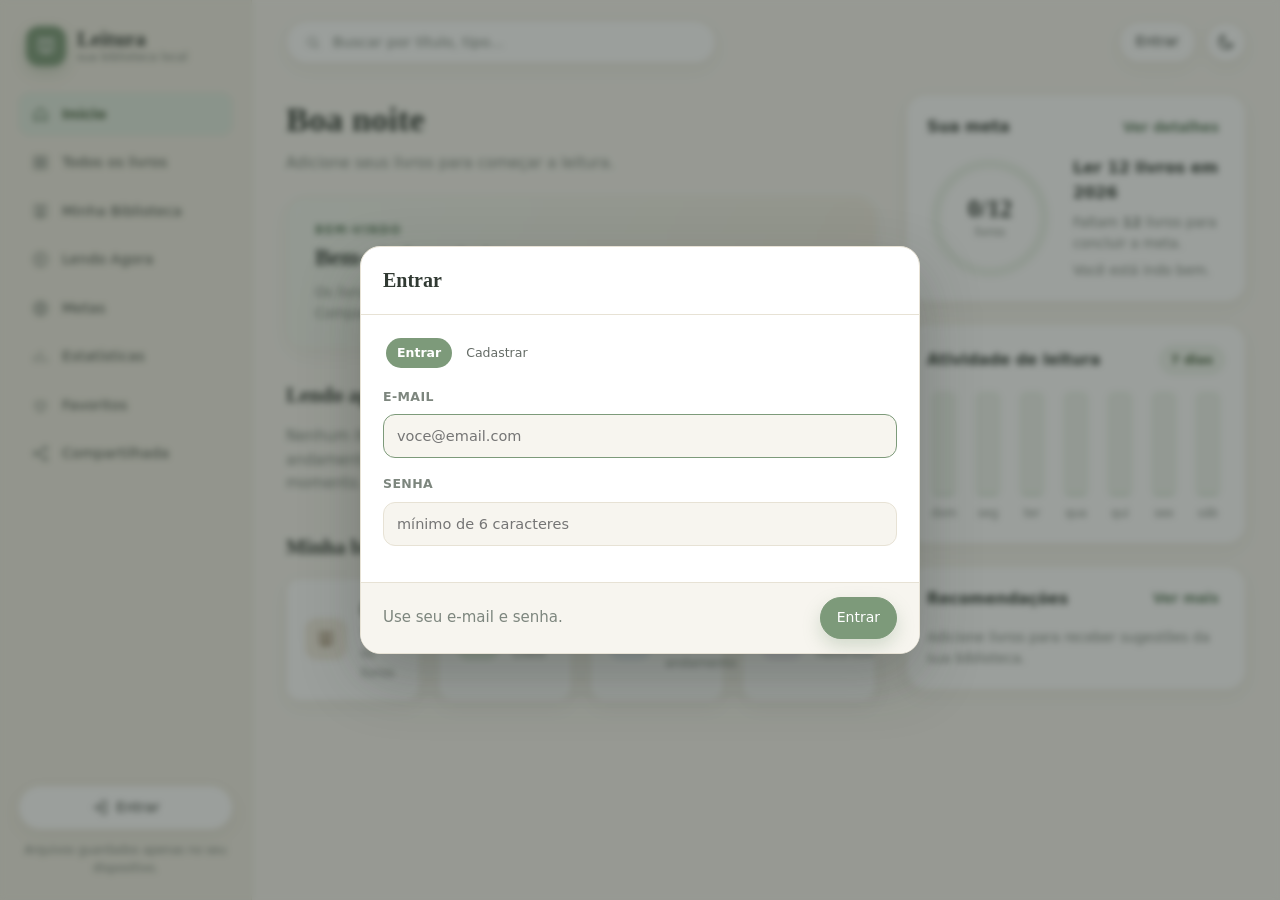
==== commit 015240b6: "Aba Todos os livros (biblioteca local + compartilhada junta)" ====
--- a/app.html
+++ b/app.html
@@ -32,6 +32,10 @@
       <svg viewBox="0 0 24 24"><path d="M4 10.5 12 4l8 6.5V19a1 1 0 0 1-1 1h-4v-5h-6v5H5a1 1 0 0 1-1-1z"/></svg>
       <span>Início</span>
     </button>
+    <button class="nav-item" data-view="todos">
+      <svg viewBox="0 0 24 24"><rect x="4" y="4" width="7" height="7" rx="1.5"/><rect x="13" y="4" width="7" height="7" rx="1.5"/><rect x="4" y="13" width="7" height="7" rx="1.5"/><rect x="13" y="13" width="7" height="7" rx="1.5"/></svg>
+      <span>Todos os livros</span>
+    </button>
     <button class="nav-item" data-view="biblioteca">
       <svg viewBox="0 0 24 24"><path d="M5 4h4a2 2 0 0 1 2 2v14a2 2 0 0 0-2-2H5zM19 4h-4a2 2 0 0 0-2 2v14a2 2 0 0 1 2-2h4z"/></svg>
       <span>Minha Biblioteca</span>
@@ -114,6 +118,12 @@
 
           <div id="hero"></div>
 
+          <div class="section-head" id="sharedHomeHead" hidden>
+            <h2>Biblioteca compartilhada</h2>
+            <button class="link" data-view="compartilhada">Ver todos</button>
+          </div>
+          <div class="shared-list" id="sharedHome" hidden></div>
+
           <div class="section-head">
             <h2>Lendo agora</h2>
             <button class="link" data-view="lendo">Ver todos</button>
@@ -153,6 +163,32 @@
           </section>
         </aside>
       </div>
+    </section>
+
+    <!-- ---------- TODOS OS LIVROS ---------- -->
+    <section class="view" data-view="todos">
+      <header class="page-head">
+        <div>
+          <h1>Todos os livros</h1>
+          <p class="muted" id="todosCount">0 livros</p>
+        </div>
+        <div class="page-head-actions">
+          <button class="btn btn-primary" data-view="adicionar">+ Adicionar</button>
+        </div>
+      </header>
+
+      <div class="section-head">
+        <h2>Minha biblioteca</h2>
+        <button class="link" data-view="biblioteca">Ver todos</button>
+      </div>
+      <div class="grid" id="todosGrid"></div>
+      <p class="muted" id="todosMineEmpty">Sua biblioteca local está vazia.</p>
+
+      <div class="section-head">
+        <h2>Biblioteca compartilhada</h2>
+        <button class="link" data-view="compartilhada">Ver todos</button>
+      </div>
+      <div class="shared-list" id="todosShared"></div>
     </section>
 
     <!-- ---------- ADICIONAR ---------- -->
@@ -359,7 +395,7 @@
         </div>
       </header>
 
-      <div id="sharedList"></div>
+      <div class="shared-list" id="sharedList"></div>
       <div class="empty" id="sharedEmpty" hidden>
         <p>Nenhum livro compartilhado ainda.</p>
         <p class="muted">Clique em “Enviar livro” para que todos possam baixá-lo aqui.</p>
--- a/css/styles.css
+++ b/css/styles.css
@@ -1175,13 +1175,13 @@
 .upload-box-bar i { display: block; height: 100%; width: 0; background: var(--sage); border-radius: 999px; transition: width .18s; }
 
 /* ---------------- Biblioteca compartilhada ---------------- */
-#sharedList .list-item.shared {
+.shared-list .list-item.shared {
   padding: 13px 14px;
   background: var(--surface);
   border: 1px solid var(--border-soft);
   box-shadow: var(--shadow-sm);
 }
-#sharedList .li-actions { display: flex; gap: 8px; flex-shrink: 0; align-items: center; flex-wrap: wrap; justify-content: flex-end; }
+.shared-list .li-actions { display: flex; gap: 8px; flex-shrink: 0; align-items: center; flex-wrap: wrap; justify-content: flex-end; }
 
 .vote {
   display: inline-flex; align-items: center; gap: 5px;
@@ -1248,9 +1248,9 @@
 .field textarea:focus { border-color: var(--sage); }
 
 @media (max-width: 860px) {
-  #sharedList .list-item.shared { flex-wrap: wrap; }
-  #sharedList .li-body { flex: 1 1 calc(100% - 50px); }
-  #sharedList .li-actions { width: 100%; justify-content: flex-start; }
+  .shared-list .list-item.shared { flex-wrap: wrap; }
+  .shared-list .li-body { flex: 1 1 calc(100% - 50px); }
+  .shared-list .li-actions { width: 100%; justify-content: flex-start; }
 }
 
 /* ---------------- Responsivo ---------------- */
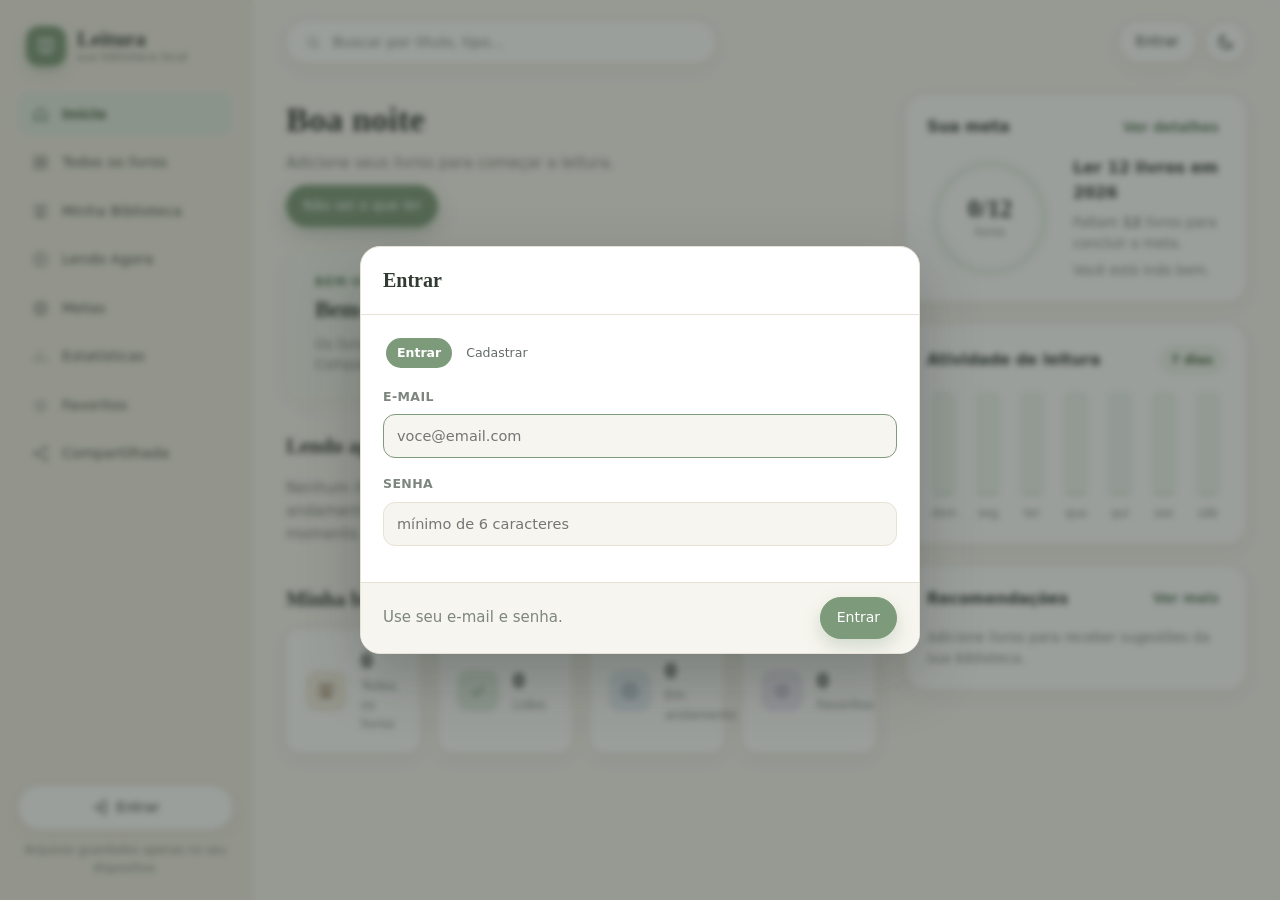
==== commit 3fa6bc57: "Sorteio 'nao sei o que ler', estante 3D na biblioteca e Wrapped do ano" ====
--- a/app.html
+++ b/app.html
@@ -114,6 +114,7 @@
           <header class="greeting">
             <h1 id="greeting">Olá</h1>
             <p id="greetingSub">Que tal continuar de onde parou?</p>
+            <button class="btn btn-primary btn-sortear" id="btnSortear">Não sei o que ler</button>
           </header>
 
           <div id="hero"></div>
@@ -250,6 +251,14 @@
           <p class="muted" id="libCount">0 itens</p>
         </div>
         <div class="page-head-actions">
+          <div class="view-switch" id="viewSwitch">
+            <button data-vista="estante" title="Ver como estante">
+              <svg viewBox="0 0 24 24"><path d="M5 4h4a2 2 0 0 1 2 2v14a2 2 0 0 0-2-2H5zM19 4h-4a2 2 0 0 0-2 2v14a2 2 0 0 1 2-2h4z"/></svg>
+            </button>
+            <button data-vista="grade" title="Ver como grade">
+              <svg viewBox="0 0 24 24"><rect x="4" y="4" width="7" height="7" rx="1.5"/><rect x="13" y="4" width="7" height="7" rx="1.5"/><rect x="4" y="13" width="7" height="7" rx="1.5"/><rect x="13" y="13" width="7" height="7" rx="1.5"/></svg>
+            </button>
+          </div>
           <select id="sort" class="select">
             <option value="recent">Mais recentes</option>
             <option value="name">Nome (A-Z)</option>
@@ -283,6 +292,7 @@
       </div>
 
       <div class="grid" id="grid"></div>
+      <div class="estante3d" id="estante3d" hidden></div>
       <div class="empty" id="empty">
         <p>Sua biblioteca está vazia.</p>
         <p class="muted">Arraste arquivos para a área acima ou clique em “Adicionar”.</p>
@@ -343,6 +353,9 @@
         <div>
           <h1>Estatísticas</h1>
           <p class="muted">Um panorama dos seus hábitos de leitura</p>
+        </div>
+        <div class="page-head-actions">
+          <button class="btn btn-primary" id="btnWrapped">Ver Wrapped do ano</button>
         </div>
       </header>
 
@@ -695,6 +708,35 @@
   </div>
 </div>
 
+<!-- ---------- SORTEIO: NÃO SEI O QUE LER ---------- -->
+<div class="modal-backdrop" id="sorteioModal" hidden>
+  <div class="modal modal-sm" role="dialog" aria-labelledby="sorteioTitle">
+    <header class="modal-head">
+      <h2 id="sorteioTitle">Não sei o que ler</h2>
+      <button class="btn btn-icon" id="sorteioClose" title="Fechar">&#10005;</button>
+    </header>
+    <div class="modal-body sorteio-body">
+      <div class="sorteio-capa girando" id="sorteioCapa"></div>
+      <p class="sorteio-nome" id="sorteioNome">Sorteando…</p>
+      <div class="sorteio-acoes">
+        <button class="btn btn-primary" id="sorteioAbrir" hidden>Abrir este livro</button>
+        <button class="btn" id="sorteioDeNovo">Sortear de novo</button>
+      </div>
+    </div>
+  </div>
+</div>
+
+<!-- ---------- WRAPPED DO ANO ---------- -->
+<div class="wrapped" id="wrapped" hidden>
+  <div class="wrapped-progress" id="wrappedDots"></div>
+  <button class="btn btn-icon wrapped-fechar" id="wrappedClose" title="Fechar">&#10005;</button>
+  <div class="wrapped-slides" id="wrappedSlides"></div>
+  <div class="wrapped-nav">
+    <button class="btn" id="wrappedPrev">Anterior</button>
+    <button class="btn btn-primary" id="wrappedNext">Próximo</button>
+  </div>
+</div>
+
 <div class="drop-overlay" id="dropOverlay">
   <div class="drop-overlay-inner">
     <svg viewBox="0 0 24 24"><path d="M12 5v10M8.5 11.5 12 15l3.5-3.5"/><path d="M5 18h14"/></svg>
@@ -703,7 +745,7 @@
 </div>
 
 <input type="file" id="fileInput" multiple hidden>
-<input type="file" id="fileBackup" accept=".zip,application/zip" hidden>
+<input type="file" id="fileBackup" hidden>
 <div class="upload-box" id="uploadBox" hidden>
   <div class="upload-box-top">
     <span class="upload-box-name" id="uploadName">Enviando…</span>
--- a/css/styles.css
+++ b/css/styles.css
@@ -1285,3 +1285,155 @@
   .hero-progress { flex-direction: column; gap: 8px; }
   .hero-actions { justify-content: center; }
 }
+
+/* ---------------- Botão: não sei o que ler ---------------- */
+.btn-sortear { margin-top: 10px; box-shadow: 0 8px 20px rgba(95, 125, 97, .3); }
+.btn-sortear:hover { transform: translateY(-1px); }
+
+/* ---------------- Alternador grade/estante ---------------- */
+.view-switch {
+  display: inline-flex; background: var(--surface-2);
+  border: 1px solid var(--border); border-radius: 12px; padding: 3px; gap: 2px;
+}
+.view-switch button {
+  border: 0; background: transparent; border-radius: 9px;
+  width: 34px; height: 30px; display: grid; place-items: center;
+  color: var(--muted); cursor: pointer; transition: .15s;
+}
+.view-switch button svg { width: 17px; height: 17px; }
+.view-switch button:hover { color: var(--text); }
+.view-switch button.active { background: var(--surface); color: var(--sage-deep); box-shadow: var(--shadow-sm); }
+
+/* ---------------- Estante 3D ---------------- */
+.estante3d {
+  display: flex; flex-direction: column; gap: 30px;
+  perspective: 900px; padding: 6px 0 10px;
+}
+.prateleira { position: relative; }
+.prateleira-livros {
+  display: flex; align-items: flex-end; justify-content: center;
+  gap: 12px; padding: 0 16px 0; min-height: 132px;
+}
+.livro-3d {
+  position: relative; flex: 0 0 auto;
+  width: 84px; height: 126px;
+  border: 0; padding: 0; cursor: pointer;
+  border-radius: 3px 7px 7px 3px;
+  background: var(--surface-3);
+  box-shadow: 2px 4px 10px rgba(0, 0, 0, .28), inset -3px 0 6px rgba(0, 0, 0, .18);
+  transform-style: preserve-3d;
+  transition: transform .18s ease, box-shadow .18s ease;
+}
+.livro-3d:hover, .livro-3d:focus-visible {
+  transform: translateY(-10px) rotateY(-14deg);
+  box-shadow: 8px 12px 22px rgba(0, 0, 0, .3);
+  z-index: 2; outline: none;
+}
+.livro-capa { position: absolute; inset: 0; border-radius: inherit; overflow: hidden; display: block; }
+.livro-capa .cover, .livro-capa img { width: 100%; height: 100%; object-fit: cover; display: block; border-radius: inherit; }
+.livro-3d::before {                       /* lombada */
+  content: ''; position: absolute; left: 0; top: 0; bottom: 0; width: 10px; z-index: 2;
+  background: linear-gradient(90deg, rgba(0, 0, 0, .35), rgba(255, 255, 255, .14) 65%, rgba(0, 0, 0, .12));
+  border-radius: 3px 0 0 3px;
+}
+.livro-3d::after {                        /* brilho */
+  content: ''; position: absolute; inset: 0; z-index: 2; pointer-events: none;
+  background: linear-gradient(118deg, rgba(255, 255, 255, .34) 0%, rgba(255, 255, 255, .06) 34%, transparent 55%);
+  border-radius: inherit;
+}
+.livro-barra {
+  position: absolute; left: 10px; right: 0; bottom: 0; height: 4px; z-index: 3;
+  background: rgba(0, 0, 0, .35); border-radius: 0 0 6px 0;
+}
+.livro-barra i { display: block; height: 100%; background: var(--sage); border-radius: 0 4px 4px 0; }
+.livro-check {
+  position: absolute; top: 5px; right: 5px; z-index: 3;
+  width: 18px; height: 18px; border-radius: 50%;
+  background: var(--sage-deep); color: #fff;
+  font-size: 11px; font-weight: 800; display: grid; place-items: center;
+  box-shadow: 0 2px 6px rgba(0, 0, 0, .3);
+}
+.prateleira-madeira {
+  height: 15px; border-radius: 4px;
+  background: linear-gradient(#a06b3d 0%, #7c4f28 45%, #5d3a1d 100%);
+  box-shadow: 0 8px 14px rgba(0, 0, 0, .28), inset 0 2px 0 rgba(255, 255, 255, .22), inset 0 -3px 5px rgba(0, 0, 0, .3);
+  position: relative;
+}
+.prateleira-madeira::after {
+  content: ''; position: absolute; left: 3%; right: 3%; top: 100%; height: 7px;
+  background: radial-gradient(ellipse at center, rgba(0, 0, 0, .22), transparent 70%);
+}
+
+/* ---------------- Sorteio ---------------- */
+.modal-sm { width: min(430px, 100%); }
+.sorteio-body { align-items: center; text-align: center; gap: 14px; }
+.sorteio-capa {
+  width: 168px; height: 244px; border-radius: 8px 14px 14px 8px;
+  background: var(--surface-3); position: relative; overflow: hidden;
+  box-shadow: 4px 8px 24px rgba(0, 0, 0, .25), inset -4px 0 8px rgba(0, 0, 0, .16);
+  display: grid; place-items: center;
+}
+.sorteio-capa::before {
+  content: ''; position: absolute; left: 0; top: 0; bottom: 0; width: 14px; z-index: 2;
+  background: linear-gradient(90deg, rgba(0, 0, 0, .32), rgba(255, 255, 255, .14));
+}
+.sorteio-capa::after {
+  content: ''; position: absolute; inset: 0; z-index: 2; pointer-events: none;
+  background: linear-gradient(118deg, rgba(255, 255, 255, .3), transparent 50%);
+}
+.sorteio-capa img { width: 100%; height: 100%; object-fit: cover; }
+.sorteio-capa .ico-sortear svg { width: 54px; height: 54px; color: var(--muted); }
+.sorteio-capa.girando { animation: sorteioGira .16s ease; }
+.sorteio-capa.parou { animation: sorteioPara .5s cubic-bezier(.2, 1.4, .4, 1); }
+@keyframes sorteioGira { from { transform: scale(.96) rotate(-2deg); } to { transform: none; } }
+@keyframes sorteioPara { 0% { transform: scale(1.1) rotate(2deg); } 100% { transform: none; } }
+.sorteio-nome { font-family: var(--display); font-size: 19px; font-weight: 600; min-height: 26px; color: var(--text); }
+.sorteio-acoes { display: flex; gap: 10px; flex-wrap: wrap; justify-content: center; }
+
+/* ---------------- Wrapped do ano ---------------- */
+.wrapped {
+  position: fixed; inset: 0; z-index: 120;
+  background: #14181a; color: #fff;
+  display: flex; flex-direction: column; align-items: center;
+  animation: fade .2s ease;
+}
+.wrapped-progress { display: flex; gap: 6px; width: min(560px, 92%); margin: 16px 0 4px; }
+.wrapped-progress i { flex: 1; height: 4px; border-radius: 4px; background: rgba(255, 255, 255, .25); transition: .2s; }
+.wrapped-progress i.on { background: #fff; }
+.wrapped-fechar {
+  position: absolute; top: 30px; right: 22px; z-index: 3;
+  color: rgba(255, 255, 255, .85); background: rgba(0, 0, 0, .25); border-radius: 50%;
+}
+.wrapped-slides { flex: 1; width: min(560px, 94%); display: grid; place-items: center; overflow: hidden; }
+.w-slide {
+  grid-area: 1 / 1; text-align: center; padding: 30px 18px;
+  animation: wSlide .35s ease;
+}
+@keyframes wSlide { from { opacity: 0; transform: translateY(26px) scale(.97); } to { opacity: 1; transform: none; } }
+.w-slide.w1, .w-slide.w8 { background: linear-gradient(150deg, #31543c, #567a51 55%, #7d9a7a); }
+.w-slide.w2, .w-slide.w4 { background: linear-gradient(150deg, #8a5a2f, #c08a4e); }
+.w-slide.w3, .w-slide.w6 { background: linear-gradient(150deg, #33566b, #5b86a0); }
+.w-slide.w5, .w-slide.w7 { background: linear-gradient(150deg, #6b4a86, #9a76b5); }
+.w-slide { border-radius: 26px; min-height: min(560px, 66vh); display: flex; flex-direction: column; align-items: center; justify-content: center; gap: 8px; box-shadow: 0 24px 60px rgba(0, 0, 0, .4); }
+.w-kicker { text-transform: uppercase; letter-spacing: 6px; font-size: 15px; opacity: .8; font-weight: 700; }
+.w-ano { font-size: clamp(74px, 16vw, 120px); font-weight: 800; line-height: 1; }
+.w-num { font-size: clamp(64px, 13vw, 104px); font-weight: 800; line-height: 1; }
+.w-med { font-size: clamp(34px, 7vw, 54px); font-weight: 800; line-height: 1.1; padding: 0 14px; word-break: break-word; }
+.w-lbl { font-size: 20px; opacity: .9; font-weight: 600; }
+.w-sub { font-size: 15.5px; opacity: .8; margin-top: 6px; }
+.w-sub2 { font-size: 14px; text-transform: uppercase; letter-spacing: 4px; opacity: .75; font-weight: 700; }
+.w-slide p { font-size: 20px; opacity: .92; max-width: 400px; }
+.w-barra { width: min(320px, 80%); height: 12px; background: rgba(255, 255, 255, .25); border-radius: 999px; overflow: hidden; margin-top: 14px; }
+.w-barra i { display: block; height: 100%; background: #fff; border-radius: 999px; }
+.wrapped-nav {
+  display: flex; gap: 12px; justify-content: center;
+  padding: 16px 0 26px; width: min(560px, 92%);
+}
+.wrapped-nav .btn { background: rgba(255, 255, 255, .14); border-color: rgba(255, 255, 255, .3); color: #fff; }
+.wrapped-nav .btn:hover { background: rgba(255, 255, 255, .24); }
+.wrapped-nav .btn:disabled { opacity: .35; cursor: default; }
+
+@media (max-width: 860px) {
+  .prateleira-livros { gap: 9px; min-height: 112px; padding: 0 8px; }
+  .livro-3d { width: 70px; height: 105px; }
+}
